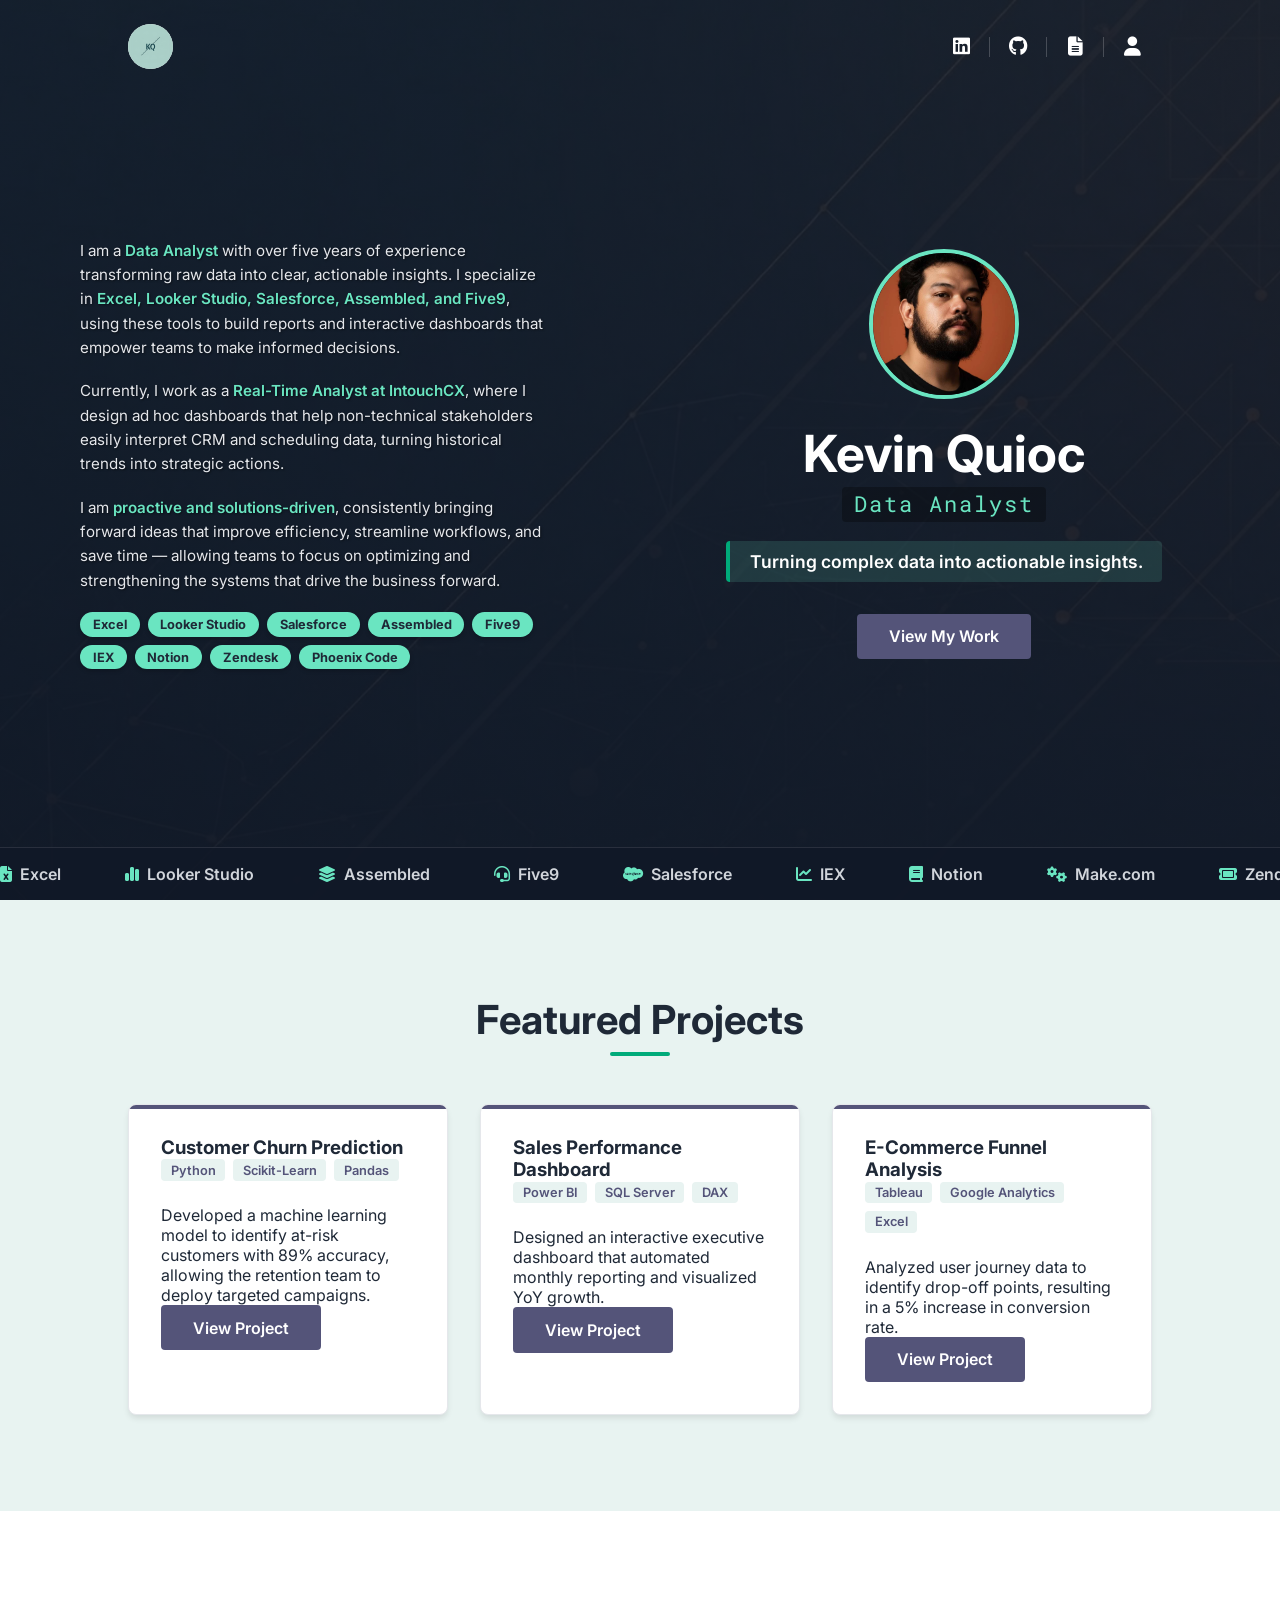
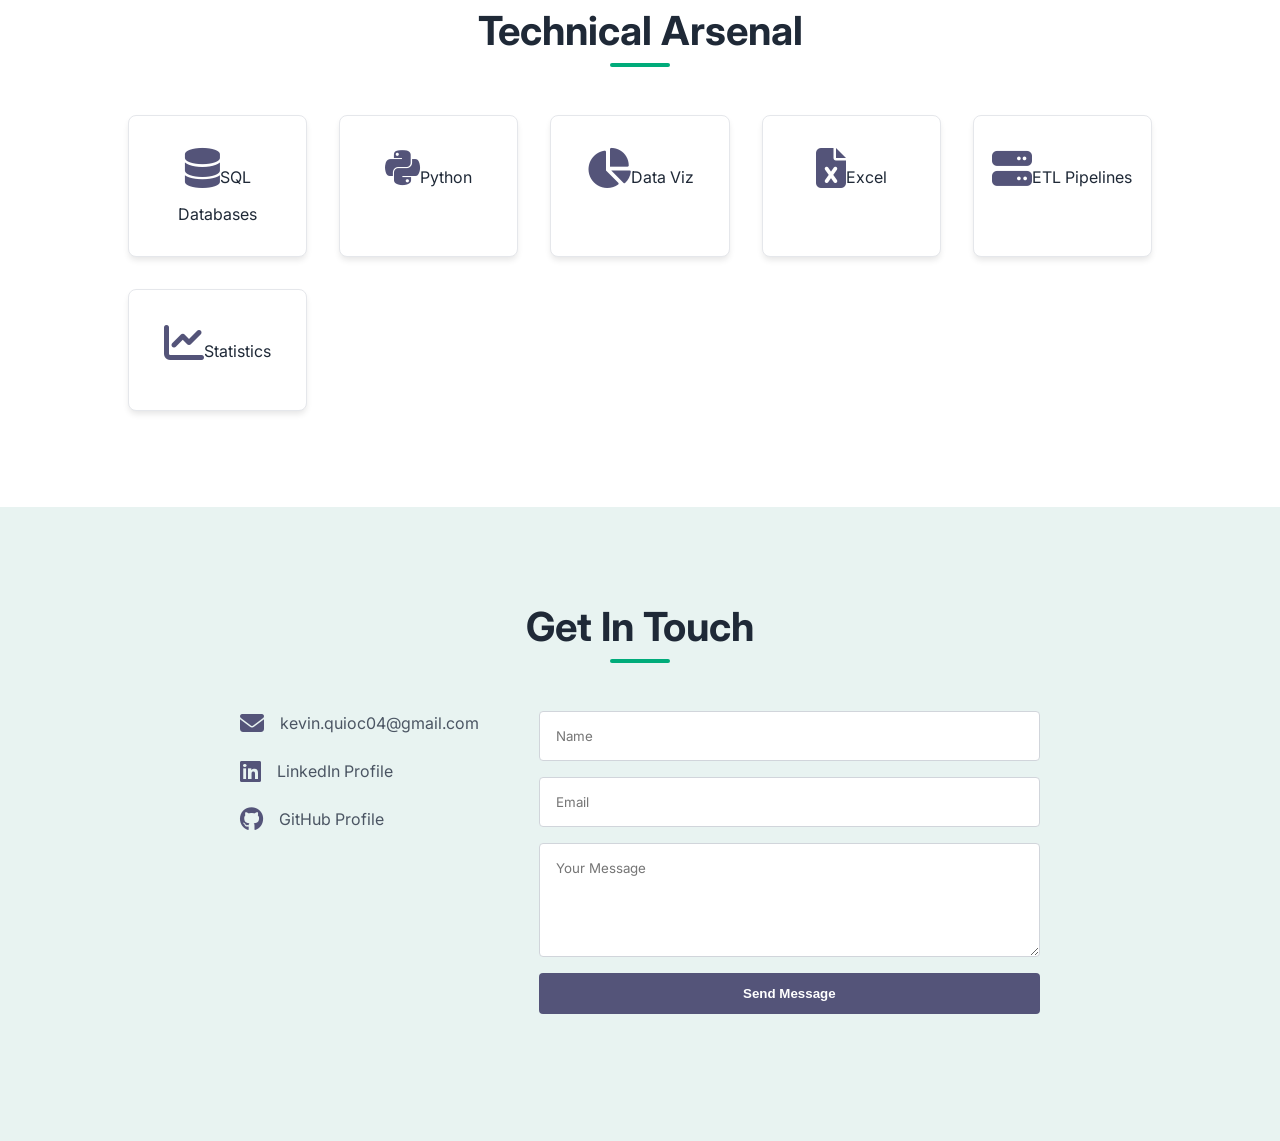
==== index.html @ ed265504 "Add files via upload" ====
<!DOCTYPE html>
<html lang="en">
<head>
    <meta charset="UTF-8">
    <meta name="viewport" content="width=device-width, initial-scale=1.0">
    <title>Kevin Quioc | Data Analyst Portfolio</title>
    <link href="https://fonts.googleapis.com/css2?family=Inter:wght@300;400;600;700&family=Roboto+Mono:wght@400;500&display=swap" rel="stylesheet">
    <link rel="stylesheet" href="https://cdnjs.cloudflare.com/ajax/libs/font-awesome/6.4.0/css/all.min.css">
    <link rel="stylesheet" href="style.css">
</head>
<body>

    <header>
        <img src="KQ_Logo.svg" alt="KQ Logo" class="logo">
        
        <div class="header-actions">
            <a href="https://www.linkedin.com/in/kevinquioc" target="_blank" class="btn header-btn" data-tooltip="LinkedIn Profile">
                <i class="fa-brands fa-linkedin"></i>
            </a>
            <div class="header-divider"></div>
            <a href="https://github.com/kevinquioc04-web" target="_blank" class="btn header-btn" data-tooltip="GitHub Profile">
                <i class="fa-brands fa-github"></i>
            </a>
            <div class="header-divider"></div>
            <a href="Kevin_Quioc_Resume.pdf" target="_blank" class="btn header-btn" data-tooltip="Resume">
                <i class="fa-solid fa-file-lines"></i>
            </a>
            <div class="header-divider"></div>
            <a href="javascript:void(0)" id="introBtn" class="btn header-btn" data-tooltip="Introduction">
                <i class="fa-solid fa-user"></i>
            </a>
        </div>
    </header>

    <section id="hero">
        <div class="hero-grid">
            
            <div class="hero-text">
                <img src="Kevin_Quioc_Profile_Picture.jpg" alt="Kevin Quioc" class="profile-pic">
                <h1>Kevin Quioc</h1>
                <h2 class="tech-subtitle">Data Analyst</h2>
                <p class="animate-slide-in">Turning complex data into actionable insights.</p>
                <a href="#projects" class="btn">View My Work</a>
            </div>

            <div class="hero-about">
                <div class="hero-about-content">
                    <p>I am a <span class="highlight">Data Analyst</span> with over five years of experience transforming raw data into clear, actionable insights. I specialize in <span class="highlight">Excel, Looker Studio, Salesforce, Assembled, and Five9</span>, using these tools to build reports and interactive dashboards that empower teams to make informed decisions.</p>
                    <p>Currently, I work as a <span class="highlight">Real-Time Analyst at IntouchCX</span>, where I design ad hoc dashboards that help non-technical stakeholders easily interpret CRM and scheduling data, turning historical trends into strategic actions.</p>
                    <p>I am <span class="highlight">proactive and solutions-driven</span>, consistently bringing forward ideas that improve efficiency, streamline workflows, and save time — allowing teams to focus on optimizing and strengthening the systems that drive the business forward.</p>
                    
                    <div class="skills-list" style="margin-top: 1.2rem;">
                        <span>Excel</span>
                        <span>Looker Studio</span>
                        <span>Salesforce</span>
                        <span>Assembled</span>
                        <span>Five9</span>
                        <span>IEX</span>
                        <span>Notion</span>
                        <span>Zendesk</span>
                        <span>Phoenix Code</span>
                    </div>
                </div>
            </div>
        </div>

        <div class="tools-carousel">
            <div class="carousel-track">
                <div class="tool-item"><i class="fa-solid fa-file-excel"></i> Excel</div>
                <div class="tool-item"><i class="fa-solid fa-chart-simple"></i> Looker Studio</div>
                <div class="tool-item"><i class="fa-solid fa-layer-group"></i> Assembled</div>
                <div class="tool-item"><i class="fa-solid fa-headset"></i> Five9</div>
                <div class="tool-item"><i class="fa-brands fa-salesforce"></i> Salesforce</div>
                <div class="tool-item"><i class="fa-solid fa-chart-line"></i> IEX</div>
                <div class="tool-item"><i class="fa-solid fa-book"></i> Notion</div>
                <div class="tool-item"><i class="fa-solid fa-gears"></i> Make.com</div>
                <div class="tool-item"><i class="fa-solid fa-ticket"></i> Zendesk</div>
                <div class="tool-item"><i class="fa-solid fa-code"></i> Phoenix Code</div>
                <div class="tool-item"><i class="fa-solid fa-file-excel"></i> Excel</div>
                <div class="tool-item"><i class="fa-solid fa-chart-simple"></i> Looker Studio</div>
                <div class="tool-item"><i class="fa-solid fa-layer-group"></i> Assembled</div>
                <div class="tool-item"><i class="fa-solid fa-headset"></i> Five9</div>
                <div class="tool-item"><i class="fa-brands fa-salesforce"></i> Salesforce</div>
                <div class="tool-item"><i class="fa-solid fa-chart-line"></i> IEX</div>
                <div class="tool-item"><i class="fa-solid fa-book"></i> Notion</div>
                <div class="tool-item"><i class="fa-solid fa-gears"></i> Make.com</div>
                <div class="tool-item"><i class="fa-solid fa-ticket"></i> Zendesk</div>
                <div class="tool-item"><i class="fa-solid fa-code"></i> Phoenix Code</div>
            </div>
        </div>
    </section>

    <section id="projects" class="section-padding">
        <h2 class="section-title">Featured Projects</h2>
        <div class="projects-grid">
            <div class="project-card">
                <h3>Customer Churn Prediction</h3>
                <div class="project-tools"><span>Python</span><span>Scikit-Learn</span><span>Pandas</span></div>
                <p>Developed a machine learning model to identify at-risk customers with 89% accuracy, allowing the retention team to deploy targeted campaigns.</p>
                <a href="#" class="btn">View Project</a>
            </div>
            <div class="project-card">
                <h3>Sales Performance Dashboard</h3>
                <div class="project-tools"><span>Power BI</span><span>SQL Server</span><span>DAX</span></div>
                <p>Designed an interactive executive dashboard that automated monthly reporting and visualized YoY growth.</p>
                <a href="#" class="btn">View Project</a>
            </div>
            <div class="project-card">
                <h3>E-Commerce Funnel Analysis</h3>
                <div class="project-tools"><span>Tableau</span><span>Google Analytics</span><span>Excel</span></div>
                <p>Analyzed user journey data to identify drop-off points, resulting in a 5% increase in conversion rate.</p>
                <a href="#" class="btn">View Project</a>
            </div>
        </div>
    </section>

    <section id="skills" class="section-padding">
        <h2 class="section-title">Technical Arsenal</h2>
        <div class="skills-container">
            <div class="skill-item"><i class="fa-solid fa-database"></i><span>SQL Databases</span></div>
            <div class="skill-item"><i class="fa-brands fa-python"></i><span>Python</span></div>
            <div class="skill-item"><i class="fa-solid fa-chart-pie"></i><span>Data Viz</span></div>
            <div class="skill-item"><i class="fa-solid fa-file-excel"></i><span>Excel</span></div>
            <div class="skill-item"><i class="fa-solid fa-server"></i><span>ETL Pipelines</span></div>
            <div class="skill-item"><i class="fa-solid fa-chart-line"></i><span>Statistics</span></div>
        </div>
    </section>

    <section id="contact" class="section-padding">
        <h2 class="section-title">Get In Touch</h2>
        <div class="contact-wrapper">
            <div class="contact-info">
                <a href="mailto:kevin.quioc04@gmail.com" class="contact-link"><i class="fa-solid fa-envelope"></i><span>kevin.quioc04@gmail.com</span></a>
                <a href="https://linkedin.com/in/kevinquioc" target="_blank" class="contact-link"><i class="fa-brands fa-linkedin"></i><span>LinkedIn Profile</span></a>
                <a href="https://github.com/kevinquioc04-web" target="_blank" class="contact-link"><i class="fa-brands fa-github"></i><span>GitHub Profile</span></a>
            </div>
            
            <form id="contact-form" action="https://formspree.io/f/mbdaeojo" method="POST" class="contact-form">
                <input type="text" name="name" placeholder="Name" required>
                <input type="email" name="email" placeholder="Email" required>
                <textarea name="message" rows="5" placeholder="Your Message" required></textarea>
                <button type="submit" class="btn">Send Message</button>
                <p id="form-status" style="margin-top: 15px; font-weight: 600; text-align: center;"></p>
            </form>
        </div>
    </section>

    <div id="videoModal" class="modal">
        <div class="modal-content">
            <span class="close-modal">&times;</span>
            <div class="video-container">
                <iframe id="introFrame" src="" frameborder="0" allow="autoplay; fullscreen" allowfullscreen></iframe>
            </div>
        </div>
    </div>

    <button id="backToTop" title="Go to top"><i class="fa-solid fa-arrow-up"></i></button>

    <script src="script.js"></script>
</body>
</html>
---- style.css ----
/* ==========================================================================
   VARIABLES & RESET
   ========================================================================== */
:root {
    --primary: #6ae5c1;
    --bg-text: #e8f3f1;
    --btn-color: #545479;
    --accent: #00ab7a;
    --text-dark: #1f2937;
    --text-light: #4b5563;
    --white: #ffffff;
    --transition: all 0.3s ease-in-out;
    --shadow: 0 4px 6px -1px rgba(0, 0, 0, 0.1);
    --shadow-hover: 0 10px 15px -3px rgba(0, 0, 0, 0.1);
}

* { margin: 0; padding: 0; box-sizing: border-box; }
html { scroll-behavior: smooth; font-family: 'Inter', sans-serif; color: var(--text-dark); }
body { background-color: var(--white); overflow-x: hidden; }

h1, h2, h3, h4 { line-height: 1.2; font-weight: 700; }
a { text-decoration: none; color: inherit; }

/* REUSABLE */
.section-padding { padding: 6rem 10%; }
.section-title { font-size: 2.5rem; margin-bottom: 3rem; text-align: center; position: relative; }
.section-title::after { content: ''; display: block; width: 60px; height: 4px; background: var(--accent); margin: 0.5rem auto 0; border-radius: 2px; }

.btn { display: inline-block; background: var(--btn-color); color: var(--white); padding: 0.8rem 2rem; border-radius: 4px; font-weight: 600; border: none; cursor: pointer; transition: var(--transition); }
.btn:hover { background: var(--accent); transform: translateY(-2px); }

/* HEADER */
header { position: absolute; top: 0; left: 0; width: 100%; padding: 1.5rem 10%; z-index: 100; display: flex; justify-content: space-between; align-items: center; }
.logo { width: 45px; height: 45px; border-radius: 50%; object-fit: cover; background: var(--white); }
.header-actions { display: flex; align-items: center; gap: 0.5rem; }

.header-btn { position: relative; background: transparent; padding: 0.6rem; font-size: 1.2rem; color: var(--white); display: flex; align-items: center; justify-content: center; border-radius: 50%; transition: var(--transition); width: 40px; height: 40px; }
.header-btn:hover { background: rgba(106, 229, 193, 0.2); color: var(--primary); transform: scale(1.1); }

/* Tooltip Styling */
.header-btn::after {
    content: attr(data-tooltip);
    position: absolute;
    top: 130%;
    left: 50%;
    transform: translateX(-50%) translateY(-10px);
    background: var(--btn-color);
    color: var(--white);
    padding: 5px 12px;
    font-size: 0.75rem;
    font-weight: 600;
    border-radius: 4px;
    white-space: nowrap;
    opacity: 0;
    visibility: hidden;
    transition: var(--transition);
    pointer-events: none;
    box-shadow: var(--shadow);
}
.header-btn:hover::after { opacity: 1; visibility: visible; transform: translateX(-50%) translateY(0); }
.header-divider { width: 1px; height: 20px; background: rgba(255,255,255,0.2); }

/* HERO SECTION */
#hero { position: relative; height: 100dvh; width: 100%; background: linear-gradient(rgba(17, 24, 39, 0.8), rgba(17, 24, 39, 0.9)), url('KQ_Background.png') center/cover no-repeat; display: flex; align-items: center; justify-content: center; padding: 4rem 5% 3.5rem; overflow: hidden; }
.hero-grid { display: grid; grid-template-columns: 1fr 1fr; gap: 4rem; align-items: center; width: 100%; max-width: 1200px; max-height: calc(100vh - 7rem); }

.hero-text { order: 2; text-align: center; color: var(--white); display: flex; flex-direction: column; align-items: center; }
.profile-pic { width: 150px; height: 150px; border-radius: 50%; border: 4px solid var(--primary); margin-bottom: 1.5rem; object-fit: cover; }
.hero-text h1 { font-size: clamp(2.5rem, 4vw, 3.5rem); margin-bottom: 0.2rem; }

/* Subtitle Tech Style */
.tech-subtitle { 
    font-family: 'Roboto Mono', monospace;
    font-size: clamp(1rem, 2vw, 1.4rem); 
    color: var(--primary); 
    font-weight: 400; 
    margin-bottom: 1.2rem;
    letter-spacing: 2px;
    background: rgba(0,0,0,0.3);
    padding: 4px 12px;
    border-radius: 4px;
}

/* Tagline Animation */
.hero-text p { font-size: clamp(0.9rem, 1.5vw, 1.1rem); font-weight: 600; padding: 0.6rem 1.2rem; background: rgba(106, 229, 193, 0.15); border-left: 4px solid var(--accent); border-radius: 4px; margin-bottom: 2rem; opacity: 0; }
.animate-slide-in { animation: slideLeftToRight 1s ease-out forwards; animation-delay: 0.5s; }
@keyframes slideLeftToRight { from { opacity: 0; transform: translateX(-100px); } to { opacity: 1; transform: translateX(0); } }

/* ABOUT SECTION */
.hero-about { order: 1; display: flex; justify-content: flex-start; }
.hero-about-content { padding: 1rem; max-width: 500px; text-align: left; max-height: 65vh; overflow-y: auto; }
.hero-about-content p { font-size: 0.95rem; line-height: 1.6; margin-bottom: 1.2rem; color: #e5e7eb; text-shadow: 1px 1px 2px rgba(0,0,0,0.5); }
.highlight { color: var(--primary); font-weight: 600; }
.skills-list { display: flex; flex-wrap: wrap; gap: 0.5rem; }
.skills-list span { background: var(--primary); color: var(--text-dark); padding: 0.3rem 0.8rem; border-radius: 20px; font-size: 0.8rem; font-weight: 700; box-shadow: 0 2px 4px rgba(0,0,0,0.2); }

/* TOOLS CAROUSEL */
.tools-carousel { position: absolute; bottom: 0; left: 0; width: 100%; background: rgba(17, 24, 39, 0.8); padding: 1rem 0; overflow: hidden; white-space: nowrap; border-top: 1px solid rgba(255,255,255,0.1); }
.carousel-track { display: flex; gap: 4rem; animation: scroll 35s linear infinite; width: max-content; }
.tool-item { color: #d1d5db; font-weight: 600; display: flex; align-items: center; gap: 0.5rem; }
.tool-item i { color: var(--primary); }
@keyframes scroll { 0% { transform: translateX(0); } 100% { transform: translateX(-50%); } }

/* PROJECTS */
#projects { background-color: var(--bg-text); }
.projects-grid { display: grid; grid-template-columns: repeat(auto-fit, minmax(320px, 1fr)); gap: 2rem; }
.project-card { background: var(--white); border: 1px solid #e5e7eb; border-radius: 8px; padding: 2rem; transition: var(--transition); box-shadow: var(--shadow); position: relative; overflow: hidden; }
.project-card::before { content: ''; position: absolute; top: 0; left: 0; width: 100%; height: 4px; background: var(--btn-color); transition: var(--transition); }
.project-card:hover { box-shadow: var(--shadow-hover); transform: translateY(-5px); }
.project-card:hover::before { background: var(--accent); }
.project-tools { display: flex; gap: 0.5rem; margin-bottom: 1.5rem; flex-wrap: wrap; }
.project-tools span { font-size: 0.8rem; background: var(--bg-text); color: var(--btn-color); padding: 0.2rem 0.6rem; border-radius: 4px; font-weight: 600; }

/* SKILLS */
#skills { background-color: var(--white); }
.skills-container { display: grid; grid-template-columns: repeat(auto-fit, minmax(150px, 1fr)); gap: 2rem; text-align: center; }
.skill-item { background: var(--white); padding: 2rem 1rem; border-radius: 8px; box-shadow: var(--shadow); transition: var(--transition); border: 1px solid #e5e7eb; }
.skill-item:hover { transform: translateY(-5px); border-bottom: 3px solid var(--accent); }
.skill-item i { font-size: 2.5rem; color: var(--btn-color); margin-bottom: 1rem; }

/* CONTACT */
#contact { background-color: var(--bg-text); }
.contact-wrapper { max-width: 800px; margin: 0 auto; display: grid; grid-template-columns: 1fr 2fr; gap: 3rem; }
.contact-info { display: flex; flex-direction: column; gap: 1.5rem; }
.contact-link { display: flex; align-items: center; gap: 1rem; color: var(--text-light); transition: var(--transition); }
.contact-link:hover { color: var(--accent); }
.contact-link i { font-size: 1.5rem; color: var(--btn-color); }
.contact-form { display: flex; flex-direction: column; gap: 1rem; }
.contact-form input, .contact-form textarea { width: 100%; padding: 1rem; border: 1px solid #d1d5db; border-radius: 4px; font-family: inherit; background: var(--white); }

/* MODAL */
.modal { display: none; position: fixed; z-index: 9999; left: 0; top: 0; width: 100%; height: 100%; background: rgba(0,0,0,0.9); backdrop-filter: blur(8px); }
.modal-content { position: relative; margin: 5vh auto; width: 90%; max-width: 900px; border: 2px solid var(--primary); border-radius: 8px; background: #000; overflow: hidden; }
.close-modal { position: absolute; top: 10px; right: 20px; color: white; font-size: 40px; cursor: pointer; z-index: 10001; }
.video-container { position: relative; padding-bottom: 56.25%; height: 0; }
.video-container iframe { position: absolute; top: 0; left: 0; width: 100%; height: 100%; }

#backToTop { position: fixed; bottom: 30px; right: 30px; width: 50px; height: 50px; border-radius: 50%; background: var(--btn-color); color: white; border: none; cursor: pointer; display: none; align-items: center; justify-content: center; z-index: 1000; }

@media (max-width: 992px) {
    .hero-grid { grid-template-columns: 1fr; gap: 1.5rem; }
    .hero-text { order: 1; } .hero-about { order: 2; }
    .hero-about-content { max-height: 40vh; padding: 1.5rem; }
    .contact-wrapper { grid-template-columns: 1fr; }
}
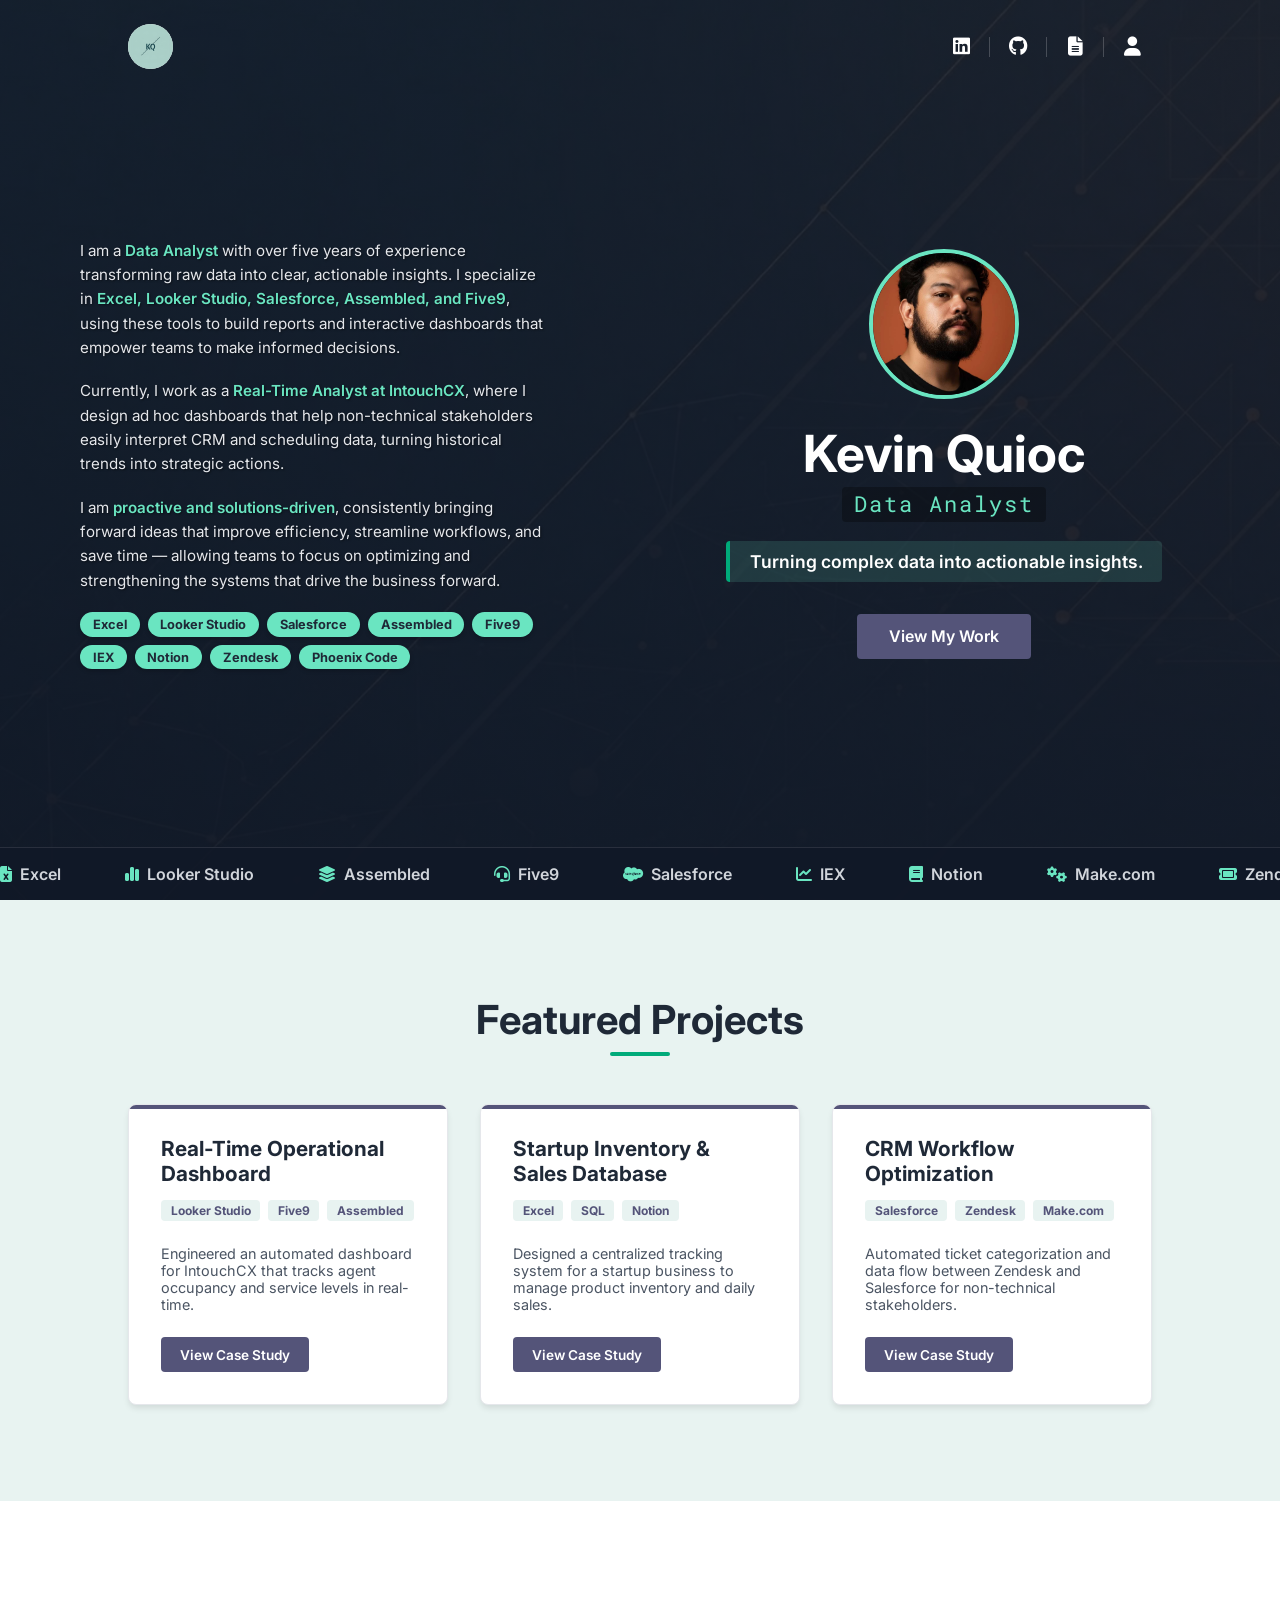
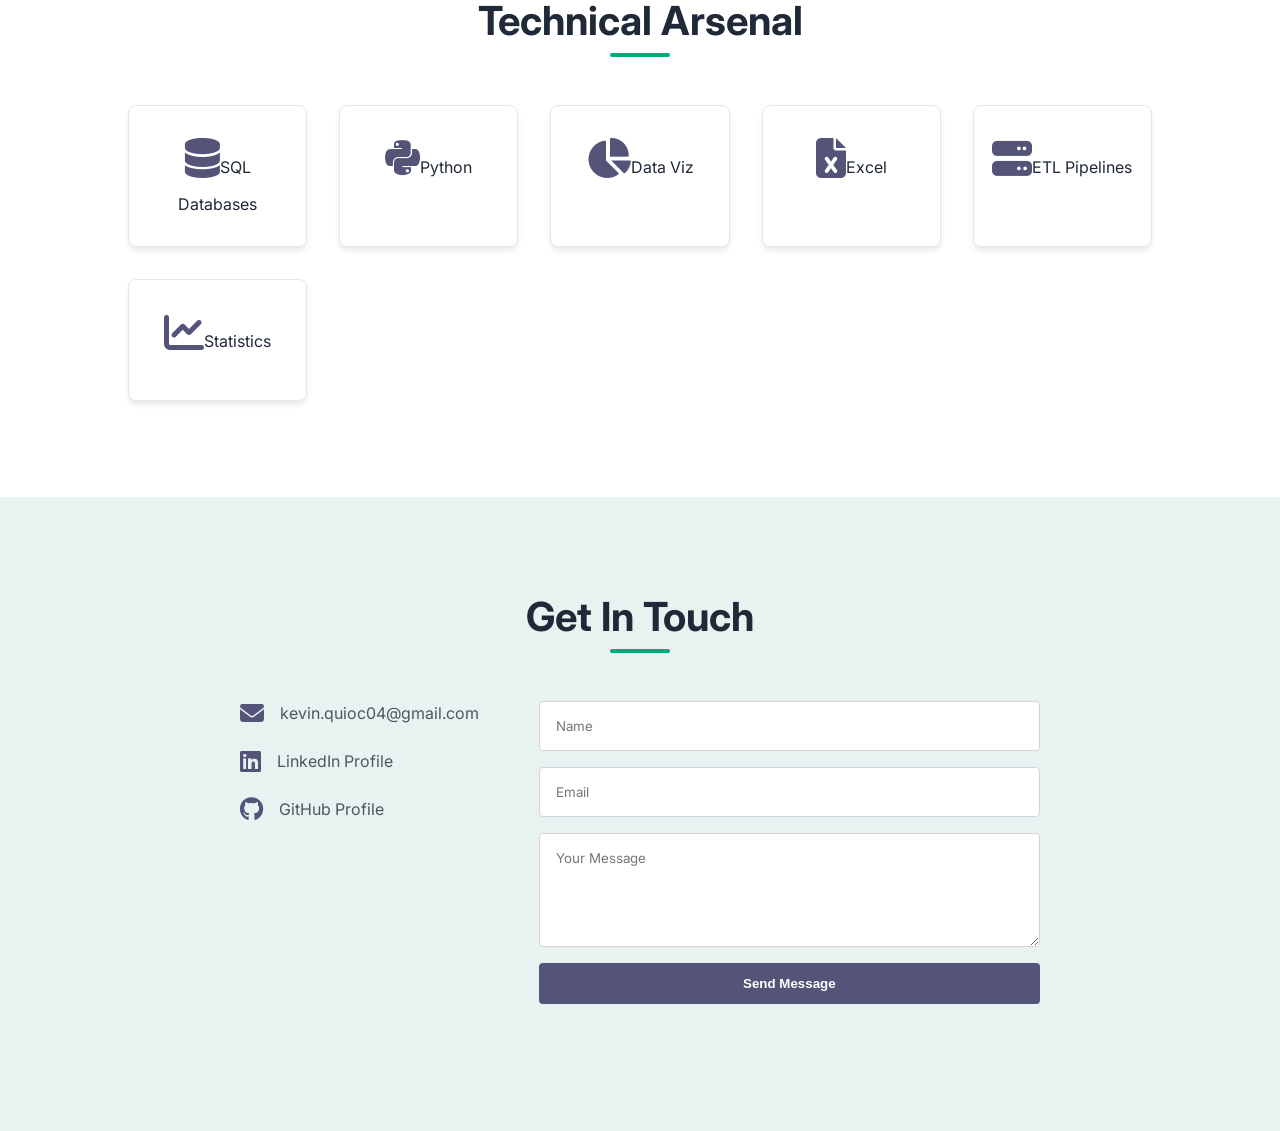
==== commit 1dbdfe73: "Add files via upload" ====
--- a/index.html
+++ b/index.html
@@ -34,7 +34,6 @@
 
     <section id="hero">
         <div class="hero-grid">
-            
             <div class="hero-text">
                 <img src="Kevin_Quioc_Profile_Picture.jpg" alt="Kevin Quioc" class="profile-pic">
                 <h1>Kevin Quioc</h1>
@@ -50,15 +49,7 @@
                     <p>I am <span class="highlight">proactive and solutions-driven</span>, consistently bringing forward ideas that improve efficiency, streamline workflows, and save time — allowing teams to focus on optimizing and strengthening the systems that drive the business forward.</p>
                     
                     <div class="skills-list" style="margin-top: 1.2rem;">
-                        <span>Excel</span>
-                        <span>Looker Studio</span>
-                        <span>Salesforce</span>
-                        <span>Assembled</span>
-                        <span>Five9</span>
-                        <span>IEX</span>
-                        <span>Notion</span>
-                        <span>Zendesk</span>
-                        <span>Phoenix Code</span>
+                        <span>Excel</span><span>Looker Studio</span><span>Salesforce</span><span>Assembled</span><span>Five9</span><span>IEX</span><span>Notion</span><span>Zendesk</span><span>Phoenix Code</span>
                     </div>
                 </div>
             </div>
@@ -94,22 +85,24 @@
         <h2 class="section-title">Featured Projects</h2>
         <div class="projects-grid">
             <div class="project-card">
-                <h3>Customer Churn Prediction</h3>
-                <div class="project-tools"><span>Python</span><span>Scikit-Learn</span><span>Pandas</span></div>
-                <p>Developed a machine learning model to identify at-risk customers with 89% accuracy, allowing the retention team to deploy targeted campaigns.</p>
-                <a href="#" class="btn">View Project</a>
+                <h3>Real-Time Operational Dashboard</h3>
+                <div class="project-tools"><span>Looker Studio</span><span>Five9</span><span>Assembled</span></div>
+                <p>Engineered an automated dashboard for IntouchCX that tracks agent occupancy and service levels in real-time.</p>
+                <a href="Proj1.html" class="btn project-btn">View Case Study</a>
             </div>
+
             <div class="project-card">
-                <h3>Sales Performance Dashboard</h3>
-                <div class="project-tools"><span>Power BI</span><span>SQL Server</span><span>DAX</span></div>
-                <p>Designed an interactive executive dashboard that automated monthly reporting and visualized YoY growth.</p>
-                <a href="#" class="btn">View Project</a>
+                <h3>Startup Inventory & Sales Database</h3>
+                <div class="project-tools"><span>Excel</span><span>SQL</span><span>Notion</span></div>
+                <p>Designed a centralized tracking system for a startup business to manage product inventory and daily sales.</p>
+                <a href="project2.html" class="btn project-btn">View Case Study</a>
             </div>
+
             <div class="project-card">
-                <h3>E-Commerce Funnel Analysis</h3>
-                <div class="project-tools"><span>Tableau</span><span>Google Analytics</span><span>Excel</span></div>
-                <p>Analyzed user journey data to identify drop-off points, resulting in a 5% increase in conversion rate.</p>
-                <a href="#" class="btn">View Project</a>
+                <h3>CRM Workflow Optimization</h3>
+                <div class="project-tools"><span>Salesforce</span><span>Zendesk</span><span>Make.com</span></div>
+                <p>Automated ticket categorization and data flow between Zendesk and Salesforce for non-technical stakeholders.</p>
+                <a href="project3.html" class="btn project-btn">View Case Study</a>
             </div>
         </div>
     </section>
--- a/style.css
+++ b/style.css
@@ -20,6 +20,8 @@
 
 h1, h2, h3, h4 { line-height: 1.2; font-weight: 700; }
 a { text-decoration: none; color: inherit; }
+ul { margin-left: 1.5rem; margin-bottom: 1.5rem; color: var(--text-light); line-height: 1.6; }
+li { margin-bottom: 0.5rem; }
 
 /* REUSABLE */
 .section-padding { padding: 6rem 10%; }
@@ -37,7 +39,6 @@
 .header-btn { position: relative; background: transparent; padding: 0.6rem; font-size: 1.2rem; color: var(--white); display: flex; align-items: center; justify-content: center; border-radius: 50%; transition: var(--transition); width: 40px; height: 40px; }
 .header-btn:hover { background: rgba(106, 229, 193, 0.2); color: var(--primary); transform: scale(1.1); }
 
-/* Tooltip Styling */
 .header-btn::after {
     content: attr(data-tooltip);
     position: absolute;
@@ -62,13 +63,12 @@
 
 /* HERO SECTION */
 #hero { position: relative; height: 100dvh; width: 100%; background: linear-gradient(rgba(17, 24, 39, 0.8), rgba(17, 24, 39, 0.9)), url('KQ_Background.png') center/cover no-repeat; display: flex; align-items: center; justify-content: center; padding: 4rem 5% 3.5rem; overflow: hidden; }
-.hero-grid { display: grid; grid-template-columns: 1fr 1fr; gap: 4rem; align-items: center; width: 100%; max-width: 1200px; max-height: calc(100vh - 7rem); }
+.hero-grid { display: grid; grid-template-columns: 1fr 1fr; gap: 4rem; align-items: center; width: 100%; max-width: 1200px; }
 
 .hero-text { order: 2; text-align: center; color: var(--white); display: flex; flex-direction: column; align-items: center; }
 .profile-pic { width: 150px; height: 150px; border-radius: 50%; border: 4px solid var(--primary); margin-bottom: 1.5rem; object-fit: cover; }
 .hero-text h1 { font-size: clamp(2.5rem, 4vw, 3.5rem); margin-bottom: 0.2rem; }
 
-/* Subtitle Tech Style */
 .tech-subtitle { 
     font-family: 'Roboto Mono', monospace;
     font-size: clamp(1rem, 2vw, 1.4rem); 
@@ -81,12 +81,10 @@
     border-radius: 4px;
 }
 
-/* Tagline Animation */
 .hero-text p { font-size: clamp(0.9rem, 1.5vw, 1.1rem); font-weight: 600; padding: 0.6rem 1.2rem; background: rgba(106, 229, 193, 0.15); border-left: 4px solid var(--accent); border-radius: 4px; margin-bottom: 2rem; opacity: 0; }
 .animate-slide-in { animation: slideLeftToRight 1s ease-out forwards; animation-delay: 0.5s; }
 @keyframes slideLeftToRight { from { opacity: 0; transform: translateX(-100px); } to { opacity: 1; transform: translateX(0); } }
 
-/* ABOUT SECTION */
 .hero-about { order: 1; display: flex; justify-content: flex-start; }
 .hero-about-content { padding: 1rem; max-width: 500px; text-align: left; max-height: 65vh; overflow-y: auto; }
 .hero-about-content p { font-size: 0.95rem; line-height: 1.6; margin-bottom: 1.2rem; color: #e5e7eb; text-shadow: 1px 1px 2px rgba(0,0,0,0.5); }
@@ -104,12 +102,42 @@
 /* PROJECTS */
 #projects { background-color: var(--bg-text); }
 .projects-grid { display: grid; grid-template-columns: repeat(auto-fit, minmax(320px, 1fr)); gap: 2rem; }
-.project-card { background: var(--white); border: 1px solid #e5e7eb; border-radius: 8px; padding: 2rem; transition: var(--transition); box-shadow: var(--shadow); position: relative; overflow: hidden; }
+.project-card { background: var(--white); border: 1px solid #e5e7eb; border-radius: 8px; padding: 2rem; transition: var(--transition); box-shadow: var(--shadow); position: relative; overflow: hidden; display: flex; flex-direction: column; }
 .project-card::before { content: ''; position: absolute; top: 0; left: 0; width: 100%; height: 4px; background: var(--btn-color); transition: var(--transition); }
 .project-card:hover { box-shadow: var(--shadow-hover); transform: translateY(-5px); }
 .project-card:hover::before { background: var(--accent); }
+.project-card h3 { font-size: 1.3rem; margin-bottom: 0.8rem; color: var(--text-dark); }
+.project-card p { font-size: 0.9rem; color: var(--text-light); margin-bottom: 1.5rem; flex-grow: 1; }
 .project-tools { display: flex; gap: 0.5rem; margin-bottom: 1.5rem; flex-wrap: wrap; }
-.project-tools span { font-size: 0.8rem; background: var(--bg-text); color: var(--btn-color); padding: 0.2rem 0.6rem; border-radius: 4px; font-weight: 600; }
+.project-tools span { font-size: 0.75rem; background: var(--bg-text); color: var(--btn-color); padding: 0.2rem 0.6rem; border-radius: 4px; font-weight: 700; }
+.project-btn { padding: 0.6rem 1.2rem; font-size: 0.85rem; align-self: flex-start; }
+
+/* PROJECT PAGE STYLES */
+.project-body { background-color: var(--white); }
+.project-header { background-color: var(--btn-color); padding: 1.5rem 10%; display: flex; justify-content: space-between; align-items: center; position: relative; }
+.back-link { color: var(--white); font-weight: 600; display: flex; align-items: center; gap: 0.5rem; transition: var(--transition); }
+.back-link:hover { color: var(--primary); }
+.project-contact-btn { background: rgba(255,255,255,0.1); width: 40px; height: 40px; }
+
+.project-page-hero { background: linear-gradient(rgba(84, 84, 121, 0.9), rgba(84, 84, 121, 0.95)), url('KQ_Background.png') center/cover; color: var(--white); padding: 8rem 10% 6rem; text-align: center; }
+.project-hero-content { max-width: 800px; margin: 0 auto; }
+.project-hero-content h1 { font-size: clamp(2rem, 4vw, 3rem); margin-bottom: 1.5rem; color: var(--white); }
+.project-tools-tags { display: flex; justify-content: center; gap: 0.8rem; flex-wrap: wrap; margin-bottom: 2rem; }
+.project-tools-tags span { background: rgba(106, 229, 193, 0.2); color: var(--primary); padding: 0.4rem 1rem; border-radius: 20px; font-weight: 600; font-size: 0.85rem; border: 1px solid rgba(106, 229, 193, 0.3); }
+.project-hero-content p { font-size: 1.1rem; line-height: 1.6; opacity: 0.9; }
+
+.project-page-content { max-width: 900px; margin: 4rem auto; padding: 0 5%; }
+.content-block { margin-bottom: 3.5rem; }
+.content-block h3 { font-size: 1.8rem; color: var(--text-dark); margin-bottom: 1.2rem; display: flex; align-items: center; gap: 0.8rem; }
+.content-block p { color: var(--text-light); font-size: 1.05rem; line-height: 1.7; margin-bottom: 1rem; }
+
+.impact-block { background: var(--bg-text); padding: 3rem; border-radius: 12px; border-left: 6px solid var(--accent); }
+.metrics-grid { display: grid; grid-template-columns: repeat(auto-fit, minmax(200px, 1fr)); gap: 2rem; margin-top: 2rem; }
+.metric-card { background: var(--white); padding: 2rem; border-radius: 8px; text-align: center; box-shadow: var(--shadow); }
+.metric-card h4 { font-size: 2.5rem; color: var(--primary); margin-bottom: 0.5rem; }
+.metric-card p { font-size: 0.9rem; font-weight: 600; color: var(--btn-color); margin: 0; }
+.back-home { margin-top: 2rem; background: transparent; border: 2px solid var(--btn-color); color: var(--btn-color); }
+.back-home:hover { background: var(--btn-color); color: white; }
 
 /* SKILLS */
 #skills { background-color: var(--white); }
@@ -126,7 +154,7 @@
 .contact-link:hover { color: var(--accent); }
 .contact-link i { font-size: 1.5rem; color: var(--btn-color); }
 .contact-form { display: flex; flex-direction: column; gap: 1rem; }
-.contact-form input, .contact-form textarea { width: 100%; padding: 1rem; border: 1px solid #d1d5db; border-radius: 4px; font-family: inherit; background: var(--white); }
+.contact-form input, .contact-form textarea { width: 100%; padding: 1rem; border: 1px solid #d1d5db; border-radius: 4px; font-family: inherit; }
 
 /* MODAL */
 .modal { display: none; position: fixed; z-index: 9999; left: 0; top: 0; width: 100%; height: 100%; background: rgba(0,0,0,0.9); backdrop-filter: blur(8px); }
@@ -134,7 +162,6 @@
 .close-modal { position: absolute; top: 10px; right: 20px; color: white; font-size: 40px; cursor: pointer; z-index: 10001; }
 .video-container { position: relative; padding-bottom: 56.25%; height: 0; }
 .video-container iframe { position: absolute; top: 0; left: 0; width: 100%; height: 100%; }
-
 #backToTop { position: fixed; bottom: 30px; right: 30px; width: 50px; height: 50px; border-radius: 50%; background: var(--btn-color); color: white; border: none; cursor: pointer; display: none; align-items: center; justify-content: center; z-index: 1000; }
 
 @media (max-width: 992px) {
@@ -142,4 +169,5 @@
     .hero-text { order: 1; } .hero-about { order: 2; }
     .hero-about-content { max-height: 40vh; padding: 1.5rem; }
     .contact-wrapper { grid-template-columns: 1fr; }
+    .impact-block { padding: 2rem; }
 }
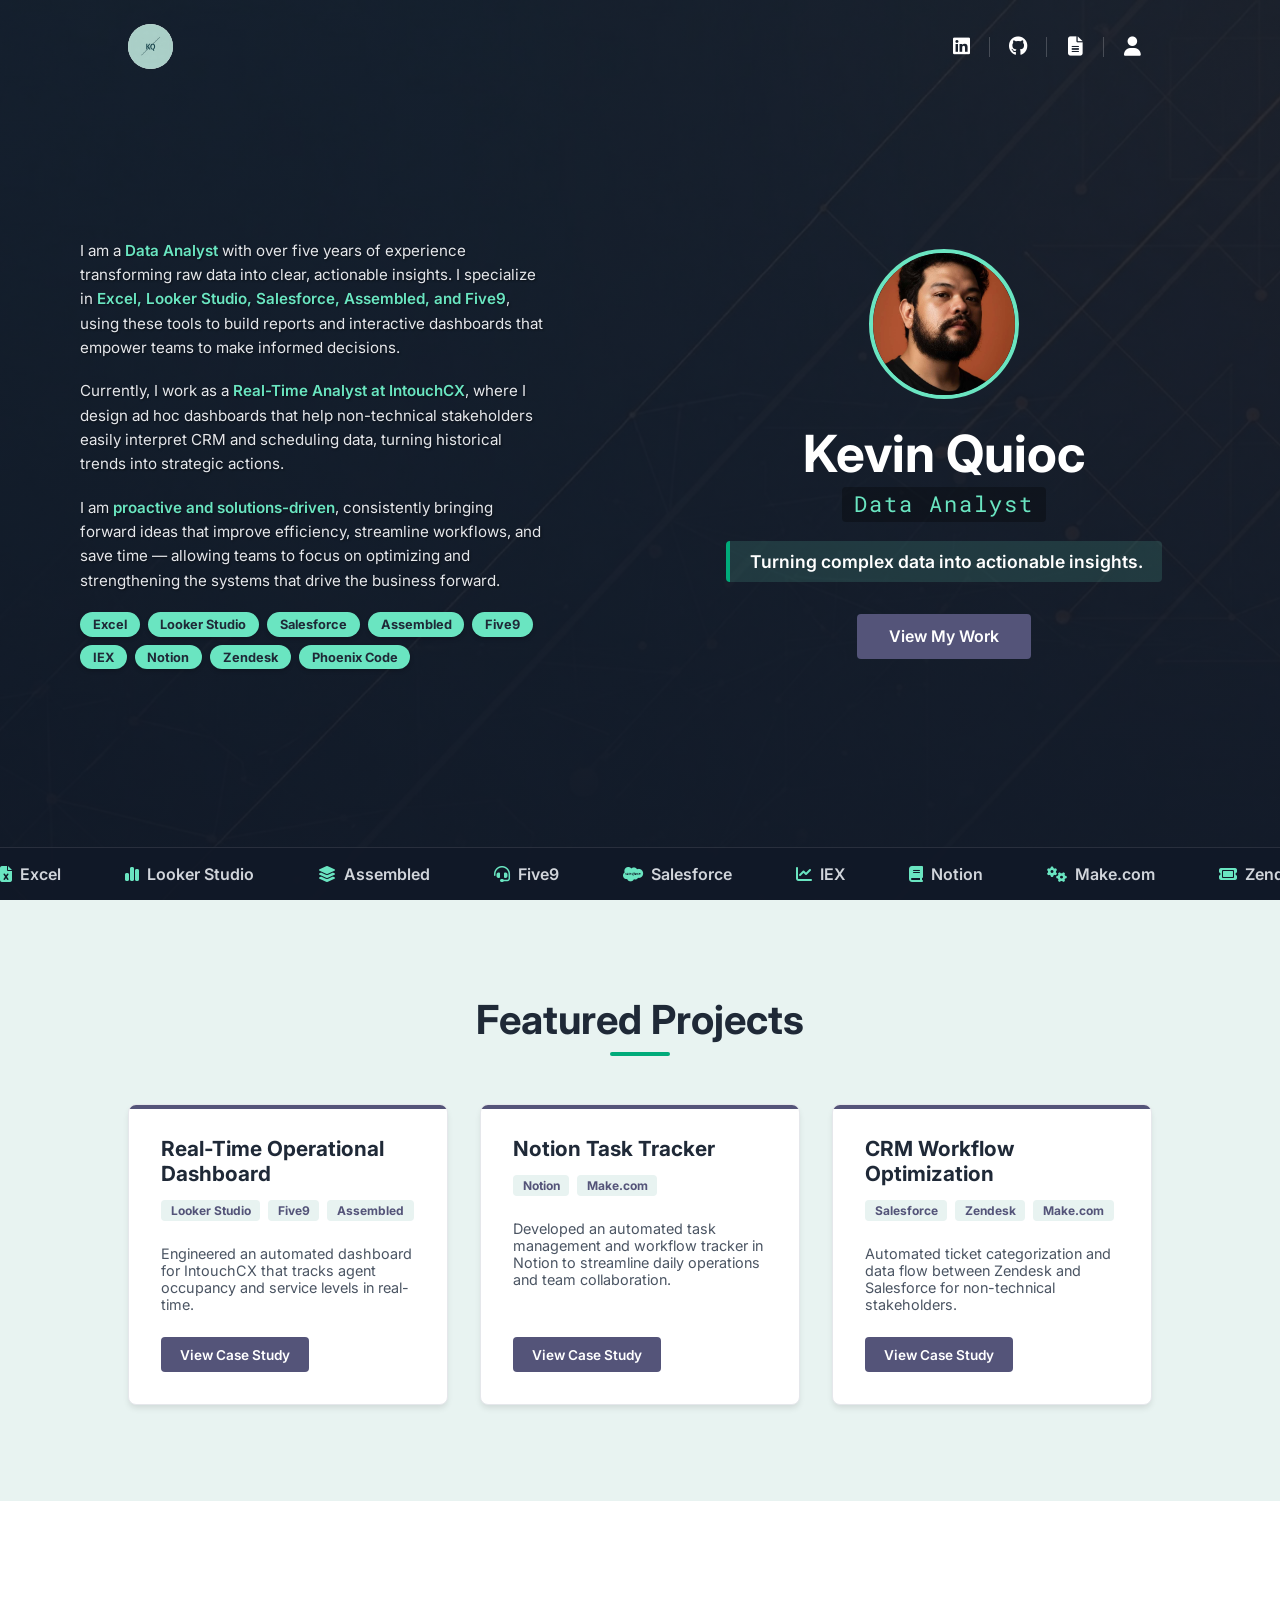
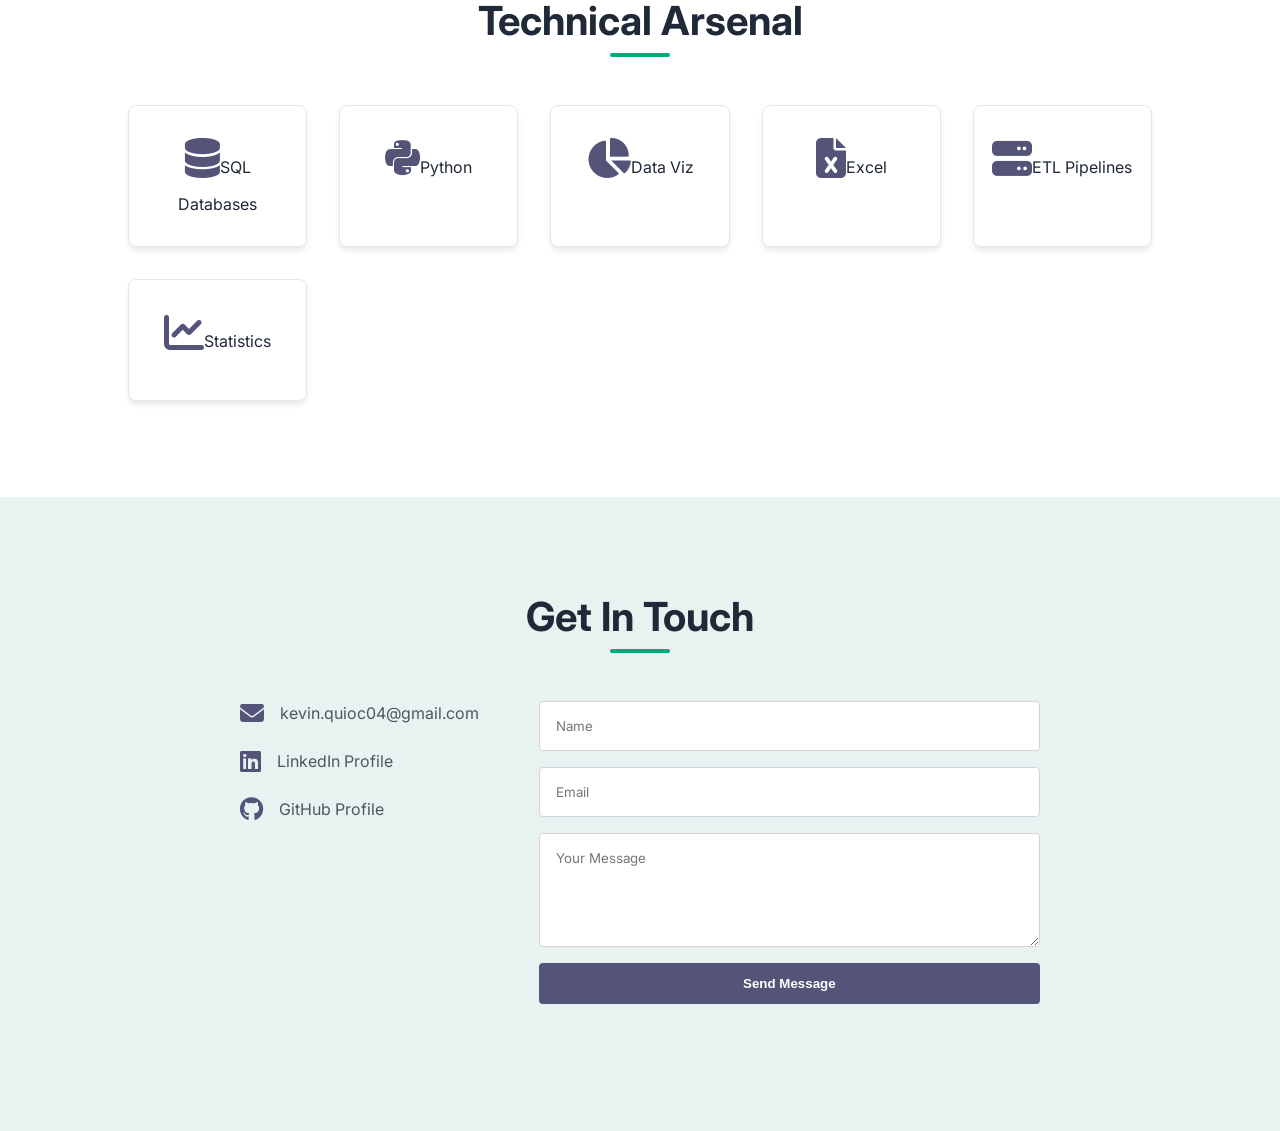
==== commit fef4f4a3: "Add files via upload" ====
--- a/index.html
+++ b/index.html
@@ -92,10 +92,10 @@
             </div>
 
             <div class="project-card">
-                <h3>Startup Inventory & Sales Database</h3>
-                <div class="project-tools"><span>Excel</span><span>SQL</span><span>Notion</span></div>
-                <p>Designed a centralized tracking system for a startup business to manage product inventory and daily sales.</p>
-                <a href="project2.html" class="btn project-btn">View Case Study</a>
+                <h3>Notion Task Tracker</h3>
+                <div class="project-tools"><span>Notion</span><span>Make.com</span></div>
+                <p>Developed an automated task management and workflow tracker in Notion to streamline daily operations and team collaboration.</p>
+                <a href="Proj2.html" class="btn project-btn">View Case Study</a>
             </div>
 
             <div class="project-card">
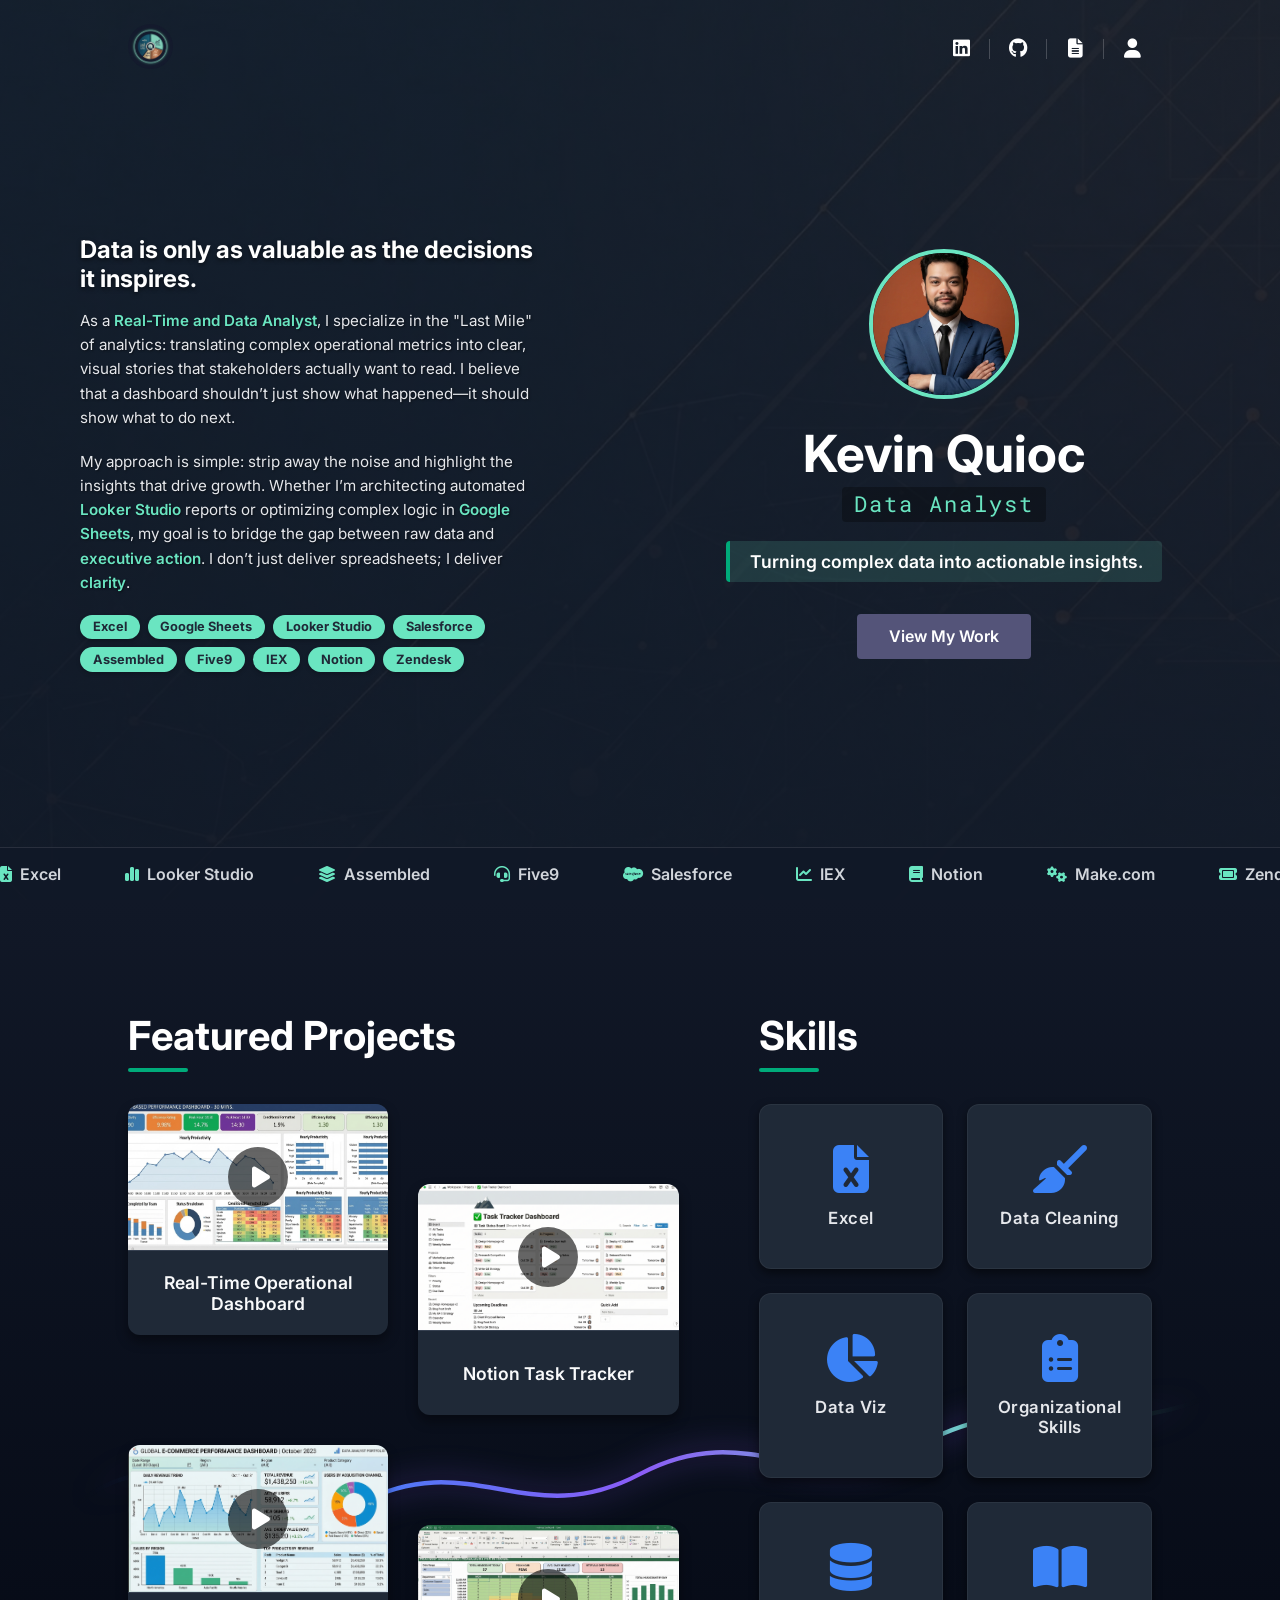
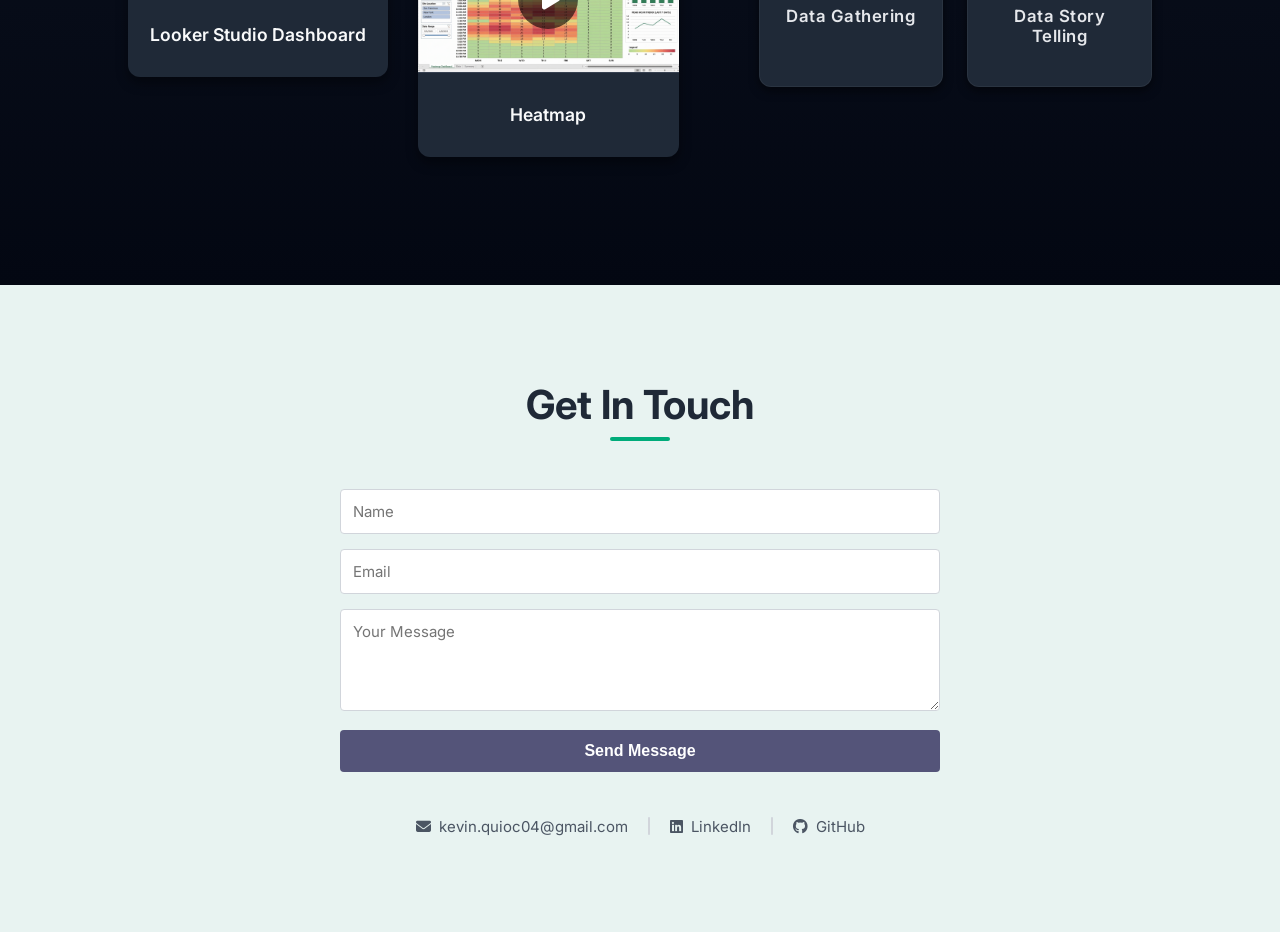
==== commit 352a39aa: "Add files via upload" ====
--- a/index.html
+++ b/index.html
@@ -11,7 +11,9 @@
 <body>
 
     <header>
-        <img src="KQ_Logo.svg" alt="KQ Logo" class="logo">
+        <a href="index.html">
+            <img src="Logo.png" alt="Kevin Quioc Logo" class="logo">
+        </a>
         
         <div class="header-actions">
             <a href="https://www.linkedin.com/in/kevinquioc" target="_blank" class="btn header-btn" data-tooltip="LinkedIn Profile">
@@ -22,7 +24,7 @@
                 <i class="fa-brands fa-github"></i>
             </a>
             <div class="header-divider"></div>
-            <a href="Kevin_Quioc_Resume.pdf" target="_blank" class="btn header-btn" data-tooltip="Resume">
+            <a href="Kevin_Quioc_Resume_Data_Analyst.pdf" target="_blank" class="btn header-btn" data-tooltip="Resume">
                 <i class="fa-solid fa-file-lines"></i>
             </a>
             <div class="header-divider"></div>
@@ -35,21 +37,21 @@
     <section id="hero">
         <div class="hero-grid">
             <div class="hero-text">
-                <img src="Kevin_Quioc_Profile_Picture.jpg" alt="Kevin Quioc" class="profile-pic">
+                <img src="Kevin_Quioc_Profile_Photo.png" alt="Kevin Quioc" class="profile-pic">
                 <h1>Kevin Quioc</h1>
                 <h2 class="tech-subtitle">Data Analyst</h2>
                 <p class="animate-slide-in">Turning complex data into actionable insights.</p>
-                <a href="#projects" class="btn">View My Work</a>
+                <a href="#portfolio-skills" class="btn">View My Work</a>
             </div>
 
             <div class="hero-about">
                 <div class="hero-about-content">
-                    <p>I am a <span class="highlight">Data Analyst</span> with over five years of experience transforming raw data into clear, actionable insights. I specialize in <span class="highlight">Excel, Looker Studio, Salesforce, Assembled, and Five9</span>, using these tools to build reports and interactive dashboards that empower teams to make informed decisions.</p>
-                    <p>Currently, I work as a <span class="highlight">Real-Time Analyst at IntouchCX</span>, where I design ad hoc dashboards that help non-technical stakeholders easily interpret CRM and scheduling data, turning historical trends into strategic actions.</p>
-                    <p>I am <span class="highlight">proactive and solutions-driven</span>, consistently bringing forward ideas that improve efficiency, streamline workflows, and save time — allowing teams to focus on optimizing and strengthening the systems that drive the business forward.</p>
+                    <h3 style="font-size: 1.5em; margin-bottom: 15px; color: #ffffff; text-shadow: 0 2px 4px rgba(0,0,0,0.5);">Data is only as valuable as the decisions it inspires.</h3>
+                    <p>As a <span class="highlight">Real-Time and Data Analyst</span>, I specialize in the "Last Mile" of analytics: translating complex operational metrics into clear, visual stories that stakeholders actually want to read. I believe that a dashboard shouldn’t just show what happened—it should show what to do next.</p>
+                    <p>My approach is simple: strip away the noise and highlight the insights that drive growth. Whether I’m architecting automated <span class="highlight">Looker Studio</span> reports or optimizing complex logic in <span class="highlight">Google Sheets</span>, my goal is to bridge the gap between raw data and <span class="highlight">executive action</span>. I don’t just deliver spreadsheets; I deliver <span class="highlight">clarity</span>.</p>
                     
                     <div class="skills-list" style="margin-top: 1.2rem;">
-                        <span>Excel</span><span>Looker Studio</span><span>Salesforce</span><span>Assembled</span><span>Five9</span><span>IEX</span><span>Notion</span><span>Zendesk</span><span>Phoenix Code</span>
+                        <span>Excel</span><span>Google Sheets</span><span>Looker Studio</span><span>Salesforce</span><span>Assembled</span><span>Five9</span><span>IEX</span><span>Notion</span><span>Zendesk</span>
                     </div>
                 </div>
             </div>
@@ -81,60 +83,135 @@
         </div>
     </section>
 
-    <section id="projects" class="section-padding">
-        <h2 class="section-title">Featured Projects</h2>
-        <div class="projects-grid">
-            <div class="project-card">
-                <h3>Real-Time Operational Dashboard</h3>
-                <div class="project-tools"><span>Looker Studio</span><span>Five9</span><span>Assembled</span></div>
-                <p>Engineered an automated dashboard for IntouchCX that tracks agent occupancy and service levels in real-time.</p>
-                <a href="Proj1.html" class="btn project-btn">View Case Study</a>
-            </div>
-
-            <div class="project-card">
-                <h3>Notion Task Tracker</h3>
-                <div class="project-tools"><span>Notion</span><span>Make.com</span></div>
-                <p>Developed an automated task management and workflow tracker in Notion to streamline daily operations and team collaboration.</p>
-                <a href="Proj2.html" class="btn project-btn">View Case Study</a>
-            </div>
-
-            <div class="project-card">
-                <h3>CRM Workflow Optimization</h3>
-                <div class="project-tools"><span>Salesforce</span><span>Zendesk</span><span>Make.com</span></div>
-                <p>Automated ticket categorization and data flow between Zendesk and Salesforce for non-technical stakeholders.</p>
-                <a href="project3.html" class="btn project-btn">View Case Study</a>
+    <section id="portfolio-skills" class="section-padding">
+        <div class="split-layout">
+            
+            <div class="projects-column">
+                <h2 class="section-title text-left dark-title">Featured Projects</h2>
+                
+                <div class="projects-grid">
+                    
+                    <a href="Proj1.html" class="video-thumbnail-card">
+                        <div class="thumbnail-wrapper">
+                            <img src="Excel Dashboard Thumbnail.jpg" alt="Real-Time Operational Dashboard" class="project-thumbnail">
+                            <div class="play-icon-overlay">
+                                <i class="fa-solid fa-play" style="margin-left: 5px;"></i>
+                            </div>
+                            <div class="project-tools-overlay">
+                                <span>Looker Studio</span><span>Five9</span><span>Assembled</span>
+                            </div>
+                        </div>
+                        <h3 class="project-title-caption">Real-Time Operational Dashboard</h3>
+                    </a>
+
+                    <a href="Proj2.html" class="video-thumbnail-card">
+                        <div class="thumbnail-wrapper">
+                            <img src="Notion_Dashboard_Thumbnail.png" alt="Notion Task Tracker" class="project-thumbnail">
+                            <div class="play-icon-overlay">
+                                <i class="fa-solid fa-play" style="margin-left: 5px;"></i>
+                            </div>
+                            <div class="project-tools-overlay">
+                                <span>Notion</span><span>Make.com</span>
+                            </div>
+                        </div>
+                        <h3 class="project-title-caption">Notion Task Tracker</h3>
+                    </a>
+
+                    <a href="project3.html" class="video-thumbnail-card">
+                        <div class="thumbnail-wrapper">
+                            <img src="Looker Studio Thumbnail.jpg" alt="Looker Studio Dashboard" class="project-thumbnail">
+                            <div class="play-icon-overlay">
+                                <i class="fa-solid fa-play" style="margin-left: 5px;"></i>
+                            </div>
+                            <div class="project-tools-overlay">
+                                <span>Looker Studio</span>
+                            </div>
+                        </div>
+                        <h3 class="project-title-caption">Looker Studio Dashboard</h3>
+                    </a>
+
+                    <a href="project4.html" class="video-thumbnail-card">
+                        <div class="thumbnail-wrapper">
+                            <img src="Heatmap_Thumbnail.png" alt="Heatmap" class="project-thumbnail">
+                            <div class="play-icon-overlay">
+                                <i class="fa-solid fa-play" style="margin-left: 5px;"></i>
+                            </div>
+                            <div class="project-tools-overlay">
+                                <span>Excel</span>
+                            </div>
+                        </div>
+                        <h3 class="project-title-caption">Heatmap</h3>
+                    </a>
+                </div>
+            </div>
+
+            <div class="skills-column">
+                <h2 class="section-title text-left dark-title">Skills</h2>
+                <div class="skills-container">
+                    <div class="skill-item">
+                        <i class="fa-solid fa-file-excel main-icon"></i><span class="skill-name">Excel</span>
+                        <div class="skill-stars">
+                            <i class="fa-solid fa-star"></i><i class="fa-solid fa-star"></i><i class="fa-solid fa-star"></i><i class="fa-solid fa-star"></i><i class="fa-solid fa-star"></i>
+                        </div>
+                    </div>
+                    <div class="skill-item">
+                        <i class="fa-solid fa-broom main-icon"></i><span class="skill-name">Data Cleaning</span>
+                        <div class="skill-stars">
+                            <i class="fa-solid fa-star"></i><i class="fa-solid fa-star"></i><i class="fa-solid fa-star"></i><i class="fa-solid fa-star"></i><i class="fa-regular fa-star"></i>
+                        </div>
+                    </div>
+                    <div class="skill-item">
+                        <i class="fa-solid fa-chart-pie main-icon"></i><span class="skill-name">Data Viz</span>
+                        <div class="skill-stars">
+                            <i class="fa-solid fa-star"></i><i class="fa-solid fa-star"></i><i class="fa-solid fa-star"></i><i class="fa-solid fa-star"></i><i class="fa-solid fa-star-half-stroke"></i>
+                        </div>
+                    </div>
+                    <div class="skill-item">
+                        <i class="fa-solid fa-clipboard-list main-icon"></i><span class="skill-name">Organizational Skills</span>
+                        <div class="skill-stars">
+                            <i class="fa-solid fa-star"></i><i class="fa-solid fa-star"></i><i class="fa-solid fa-star"></i><i class="fa-solid fa-star"></i><i class="fa-solid fa-star"></i>
+                        </div>
+                    </div>
+                    <div class="skill-item">
+                        <i class="fa-solid fa-database main-icon"></i><span class="skill-name">Data Gathering</span>
+                        <div class="skill-stars">
+                            <i class="fa-solid fa-star"></i><i class="fa-solid fa-star"></i><i class="fa-solid fa-star"></i><i class="fa-solid fa-star"></i><i class="fa-regular fa-star"></i>
+                        </div>
+                    </div>
+                    <div class="skill-item">
+                        <i class="fa-solid fa-book-open main-icon"></i><span class="skill-name">Data Story Telling</span>
+                        <div class="skill-stars">
+                            <i class="fa-solid fa-star"></i><i class="fa-solid fa-star"></i><i class="fa-solid fa-star"></i><i class="fa-solid fa-star"></i><i class="fa-solid fa-star"></i>
+                        </div>
+                    </div>
+                </div>
             </div>
         </div>
     </section>
 
-    <section id="skills" class="section-padding">
-        <h2 class="section-title">Technical Arsenal</h2>
-        <div class="skills-container">
-            <div class="skill-item"><i class="fa-solid fa-database"></i><span>SQL Databases</span></div>
-            <div class="skill-item"><i class="fa-brands fa-python"></i><span>Python</span></div>
-            <div class="skill-item"><i class="fa-solid fa-chart-pie"></i><span>Data Viz</span></div>
-            <div class="skill-item"><i class="fa-solid fa-file-excel"></i><span>Excel</span></div>
-            <div class="skill-item"><i class="fa-solid fa-server"></i><span>ETL Pipelines</span></div>
-            <div class="skill-item"><i class="fa-solid fa-chart-line"></i><span>Statistics</span></div>
-        </div>
-    </section>
-
     <section id="contact" class="section-padding">
-        <h2 class="section-title">Get In Touch</h2>
-        <div class="contact-wrapper">
-            <div class="contact-info">
-                <a href="mailto:kevin.quioc04@gmail.com" class="contact-link"><i class="fa-solid fa-envelope"></i><span>kevin.quioc04@gmail.com</span></a>
-                <a href="https://linkedin.com/in/kevinquioc" target="_blank" class="contact-link"><i class="fa-brands fa-linkedin"></i><span>LinkedIn Profile</span></a>
-                <a href="https://github.com/kevinquioc04-web" target="_blank" class="contact-link"><i class="fa-brands fa-github"></i><span>GitHub Profile</span></a>
-            </div>
-            
-            <form id="contact-form" action="https://formspree.io/f/mbdaeojo" method="POST" class="contact-form">
+        <h2 class="section-title" style="text-align: center;">Get In Touch</h2>
+        <div class="contact-wrapper-custom">
+            <form id="contact-form" action="https://formspree.io/f/mbdaeojo" method="POST" class="contact-form-custom">
                 <input type="text" name="name" placeholder="Name" required>
                 <input type="email" name="email" placeholder="Email" required>
-                <textarea name="message" rows="5" placeholder="Your Message" required></textarea>
+                <textarea name="message" rows="4" placeholder="Your Message" required></textarea>
                 <button type="submit" class="btn">Send Message</button>
-                <p id="form-status" style="margin-top: 15px; font-weight: 600; text-align: center;"></p>
+                <p id="form-status" style="margin-top: 15px; font-weight: 600; text-align: center; font-size: 14px;"></p>
             </form>
+            <div class="contact-info-custom">
+                <a href="mailto:kevin.quioc04@gmail.com" class="contact-link contact-link-custom">
+                    <i class="fa-solid fa-envelope"></i><span>kevin.quioc04@gmail.com</span>
+                </a>
+                <div class="contact-divider-custom"></div>
+                <a href="https://linkedin.com/in/kevinquioc" target="_blank" class="contact-link contact-link-custom">
+                    <i class="fa-brands fa-linkedin"></i><span>LinkedIn</span>
+                </a>
+                <div class="contact-divider-custom"></div>
+                <a href="https://github.com/kevinquioc04-web" target="_blank" class="contact-link contact-link-custom">
+                    <i class="fa-brands fa-github"></i><span>GitHub</span>
+                </a>
+            </div>
         </div>
     </section>
 
@@ -142,7 +219,7 @@
         <div class="modal-content">
             <span class="close-modal">&times;</span>
             <div class="video-container">
-                <iframe id="introFrame" src="" frameborder="0" allow="autoplay; fullscreen" allowfullscreen></iframe>
+                <iframe id="introFrame" title="Kevin Quioc Introduction Video" src="about:blank" allow="autoplay; fullscreen" allowfullscreen style="border: none;"></iframe>
             </div>
         </div>
     </div>
--- a/style.css
+++ b/style.css
@@ -48,15 +48,7 @@
     background: var(--btn-color);
     color: var(--white);
     padding: 5px 12px;
-    font-size: 0.75rem;
-    font-weight: 600;
-    border-radius: 4px;
-    white-space: nowrap;
-    opacity: 0;
-    visibility: hidden;
-    transition: var(--transition);
-    pointer-events: none;
-    box-shadow: var(--shadow);
+    font-size: 0.75rem; font-weight: 600; border-radius: 4px; white-space: nowrap; opacity: 0; visibility: hidden; transition: var(--transition); pointer-events: none; box-shadow: var(--shadow);
 }
 .header-btn:hover::after { opacity: 1; visibility: visible; transform: translateX(-50%) translateY(0); }
 .header-divider { width: 1px; height: 20px; background: rgba(255,255,255,0.2); }
@@ -64,23 +56,10 @@
 /* HERO SECTION */
 #hero { position: relative; height: 100dvh; width: 100%; background: linear-gradient(rgba(17, 24, 39, 0.8), rgba(17, 24, 39, 0.9)), url('KQ_Background.png') center/cover no-repeat; display: flex; align-items: center; justify-content: center; padding: 4rem 5% 3.5rem; overflow: hidden; }
 .hero-grid { display: grid; grid-template-columns: 1fr 1fr; gap: 4rem; align-items: center; width: 100%; max-width: 1200px; }
-
 .hero-text { order: 2; text-align: center; color: var(--white); display: flex; flex-direction: column; align-items: center; }
 .profile-pic { width: 150px; height: 150px; border-radius: 50%; border: 4px solid var(--primary); margin-bottom: 1.5rem; object-fit: cover; }
 .hero-text h1 { font-size: clamp(2.5rem, 4vw, 3.5rem); margin-bottom: 0.2rem; }
-
-.tech-subtitle { 
-    font-family: 'Roboto Mono', monospace;
-    font-size: clamp(1rem, 2vw, 1.4rem); 
-    color: var(--primary); 
-    font-weight: 400; 
-    margin-bottom: 1.2rem;
-    letter-spacing: 2px;
-    background: rgba(0,0,0,0.3);
-    padding: 4px 12px;
-    border-radius: 4px;
-}
-
+.tech-subtitle { font-family: 'Roboto Mono', monospace; font-size: clamp(1rem, 2vw, 1.4rem); color: var(--primary); font-weight: 400; margin-bottom: 1.2rem; letter-spacing: 2px; background: rgba(0,0,0,0.3); padding: 4px 12px; border-radius: 4px; }
 .hero-text p { font-size: clamp(0.9rem, 1.5vw, 1.1rem); font-weight: 600; padding: 0.6rem 1.2rem; background: rgba(106, 229, 193, 0.15); border-left: 4px solid var(--accent); border-radius: 4px; margin-bottom: 2rem; opacity: 0; }
 .animate-slide-in { animation: slideLeftToRight 1s ease-out forwards; animation-delay: 0.5s; }
 @keyframes slideLeftToRight { from { opacity: 0; transform: translateX(-100px); } to { opacity: 1; transform: translateX(0); } }
@@ -99,62 +78,65 @@
 .tool-item i { color: var(--primary); }
 @keyframes scroll { 0% { transform: translateX(0); } 100% { transform: translateX(-50%); } }
 
-/* PROJECTS */
-#projects { background-color: var(--bg-text); }
-.projects-grid { display: grid; grid-template-columns: repeat(auto-fit, minmax(320px, 1fr)); gap: 2rem; }
-.project-card { background: var(--white); border: 1px solid #e5e7eb; border-radius: 8px; padding: 2rem; transition: var(--transition); box-shadow: var(--shadow); position: relative; overflow: hidden; display: flex; flex-direction: column; }
-.project-card::before { content: ''; position: absolute; top: 0; left: 0; width: 100%; height: 4px; background: var(--btn-color); transition: var(--transition); }
-.project-card:hover { box-shadow: var(--shadow-hover); transform: translateY(-5px); }
-.project-card:hover::before { background: var(--accent); }
-.project-card h3 { font-size: 1.3rem; margin-bottom: 0.8rem; color: var(--text-dark); }
-.project-card p { font-size: 0.9rem; color: var(--text-light); margin-bottom: 1.5rem; flex-grow: 1; }
-.project-tools { display: flex; gap: 0.5rem; margin-bottom: 1.5rem; flex-wrap: wrap; }
-.project-tools span { font-size: 0.75rem; background: var(--bg-text); color: var(--btn-color); padding: 0.2rem 0.6rem; border-radius: 4px; font-weight: 700; }
-.project-btn { padding: 0.6rem 1.2rem; font-size: 0.85rem; align-self: flex-start; }
+/* ==========================================================================
+   PORTFOLIO & SKILLS (Combined Dark Split Layout)
+   ========================================================================== */
+#portfolio-skills { background: linear-gradient(to bottom, #111827 0%, #030712 100%); padding-top: 7rem; padding-bottom: 8rem; position: relative; overflow: hidden; }
+.split-layout { display: grid; grid-template-columns: 1.4fr 1fr; gap: 5rem; max-width: 1300px; margin: 0 auto; position: relative; }
+.projects-column, .skills-column { position: relative; z-index: 2; }
 
-/* PROJECT PAGE STYLES */
-.project-body { background-color: var(--white); }
-.project-header { background-color: var(--btn-color); padding: 1.5rem 10%; display: flex; justify-content: space-between; align-items: center; position: relative; }
-.back-link { color: var(--white); font-weight: 600; display: flex; align-items: center; gap: 0.5rem; transition: var(--transition); }
-.back-link:hover { color: var(--primary); }
-.project-contact-btn { background: rgba(255,255,255,0.1); width: 40px; height: 40px; }
+/* The CURVY "Data Flow" Trend Line */
+.split-layout::before {
+    content: ''; position: absolute; top: 50%; left: -5%; width: 110%; height: 150px; z-index: 0; pointer-events: none; 
+    background-image: url("data:image/svg+xml,%3Csvg xmlns='http://www.w3.org/2000/svg' viewBox='0 0 1000 100' preserveAspectRatio='none'%3E%3Cdefs%3E%3ClinearGradient id='grad' x1='0%25' y1='0%25' x2='100%25' y2='0%25'%3E%3Cstop offset='0%25' style='stop-color:%23030712;stop-opacity:0' /%3E%3Cstop offset='20%25' style='stop-color:%233b82f6;stop-opacity:1' /%3E%3Cstop offset='50%25' style='stop-color:%238b5cf6;stop-opacity:1' /%3E%3Cstop offset='85%25' style='stop-color:%236ae5c1;stop-opacity:1' /%3E%3Cstop offset='100%25' style='stop-color:%23030712;stop-opacity:0' /%3E%3C/linearGradient%3E%3C/defs%3E%3Cpath d='M0,80 C100,20 150,120 250,80 C350,40 400,100 500,60 C600,20 650,80 750,40 C850,0 900,40 1000,10' stroke='url(%23grad)' stroke-width='3' fill='none' /%3E%3C/svg%3E");
+    background-size: 100% 100%; background-repeat: no-repeat; filter: drop-shadow(0 0 15px rgba(139, 92, 246, 0.7)); 
+}
 
-.project-page-hero { background: linear-gradient(rgba(84, 84, 121, 0.9), rgba(84, 84, 121, 0.95)), url('KQ_Background.png') center/cover; color: var(--white); padding: 8rem 10% 6rem; text-align: center; }
-.project-hero-content { max-width: 800px; margin: 0 auto; }
-.project-hero-content h1 { font-size: clamp(2rem, 4vw, 3rem); margin-bottom: 1.5rem; color: var(--white); }
-.project-tools-tags { display: flex; justify-content: center; gap: 0.8rem; flex-wrap: wrap; margin-bottom: 2rem; }
-.project-tools-tags span { background: rgba(106, 229, 193, 0.2); color: var(--primary); padding: 0.4rem 1rem; border-radius: 20px; font-weight: 600; font-size: 0.85rem; border: 1px solid rgba(106, 229, 193, 0.3); }
-.project-hero-content p { font-size: 1.1rem; line-height: 1.6; opacity: 0.9; }
+.text-left { text-align: left; margin-bottom: 2rem; }
+.text-left::after { margin: 0.5rem 0 0; }
+.dark-title { color: #ffffff; }
 
-.project-page-content { max-width: 900px; margin: 4rem auto; padding: 0 5%; }
-.content-block { margin-bottom: 3.5rem; }
-.content-block h3 { font-size: 1.8rem; color: var(--text-dark); margin-bottom: 1.2rem; display: flex; align-items: center; gap: 0.8rem; }
-.content-block p { color: var(--text-light); font-size: 1.05rem; line-height: 1.7; margin-bottom: 1rem; }
+/* -- Projects Side -- */
+.projects-grid { position: relative; display: grid; grid-template-columns: repeat(2, 1fr); gap: 30px; align-items: start; }
+.video-thumbnail-card:nth-child(1) { margin-top: 0; }
+.video-thumbnail-card:nth-child(2) { margin-top: 80px; } 
+.video-thumbnail-card:nth-child(3) { margin-top: 0; } 
+.video-thumbnail-card:nth-child(4) { margin-top: 80px; } 
 
-.impact-block { background: var(--bg-text); padding: 3rem; border-radius: 12px; border-left: 6px solid var(--accent); }
-.metrics-grid { display: grid; grid-template-columns: repeat(auto-fit, minmax(200px, 1fr)); gap: 2rem; margin-top: 2rem; }
-.metric-card { background: var(--white); padding: 2rem; border-radius: 8px; text-align: center; box-shadow: var(--shadow); }
-.metric-card h4 { font-size: 2.5rem; color: var(--primary); margin-bottom: 0.5rem; }
-.metric-card p { font-size: 0.9rem; font-weight: 600; color: var(--btn-color); margin: 0; }
-.back-home { margin-top: 2rem; background: transparent; border: 2px solid var(--btn-color); color: var(--btn-color); }
-.back-home:hover { background: var(--btn-color); color: white; }
+.video-thumbnail-card { display: flex; flex-direction: column; border-radius: 12px; overflow: hidden; text-decoration: none; transition: transform 0.3s ease, box-shadow 0.3s ease; background-color: #1f2937; box-shadow: 0 6px 12px rgba(0, 0, 0, 0.4); }
+.video-thumbnail-card:hover { transform: translateY(-8px); box-shadow: 0 15px 30px rgba(59, 130, 246, 0.3); }
+.thumbnail-wrapper { position: relative; width: 100%; aspect-ratio: 16 / 9; overflow: hidden; }
+.project-thumbnail { position: absolute; top: 0; left: 0; width: 100%; height: 100%; object-fit: cover; display: block; transition: opacity 0.3s ease, transform 0.3s ease; }
+.video-thumbnail-card:hover .project-thumbnail { opacity: 0.7; transform: scale(1.03); }
 
-/* SKILLS */
-#skills { background-color: var(--white); }
-.skills-container { display: grid; grid-template-columns: repeat(auto-fit, minmax(150px, 1fr)); gap: 2rem; text-align: center; }
-.skill-item { background: var(--white); padding: 2rem 1rem; border-radius: 8px; box-shadow: var(--shadow); transition: var(--transition); border: 1px solid #e5e7eb; }
-.skill-item:hover { transform: translateY(-5px); border-bottom: 3px solid var(--accent); }
-.skill-item i { font-size: 2.5rem; color: var(--btn-color); margin-bottom: 1rem; }
+.play-icon-overlay { position: absolute; top: 50%; left: 50%; transform: translate(-50%, -50%); background-color: rgba(0, 0, 0, 0.6); color: white; width: 60px; height: 60px; border-radius: 50%; display: flex; justify-content: center; align-items: center; font-size: 24px; transition: background-color 0.3s ease, transform 0.3s ease; z-index: 2; }
+.video-thumbnail-card:hover .play-icon-overlay { background-color: #3b82f6; transform: translate(-50%, -50%) scale(1.15); }
+
+.project-tools-overlay { position: absolute; bottom: 0; left: 0; width: 100%; padding: 30px 15px 15px 15px; background: linear-gradient(to top, rgba(0,0,0,0.9), transparent); display: flex; gap: 8px; flex-wrap: wrap; justify-content: center; opacity: 0; transform: translateY(20px); transition: all 0.3s ease; box-sizing: border-box; z-index: 3; }
+.video-thumbnail-card:hover .project-tools-overlay { opacity: 1; transform: translateY(0); }
+.project-tools-overlay span { background-color: rgba(255, 255, 255, 0.15); backdrop-filter: blur(6px); color: #fff; font-size: 0.75rem; padding: 5px 12px; border-radius: 9999px; font-weight: 500; border: 1px solid rgba(255,255,255,0.2); }
+.project-title-caption { color: #f9fafb; font-size: 1.1rem; font-weight: 600; text-align: center; padding: 18px; margin: 0; border-top: 1px solid #374151; min-height: 85px; display: flex; align-items: center; justify-content: center; }
+
+/* -- Skills Side with Hover Stars -- */
+.skills-container { display: grid; grid-template-columns: repeat(2, 1fr); gap: 1.5rem; }
+.skill-item { background: #1f2937; padding: 2.5rem 1.5rem; border-radius: 12px; box-shadow: 0 4px 10px rgba(0, 0, 0, 0.5); transition: all 0.3s ease; border: 1px solid rgba(255, 255, 255, 0.05); color: #e5e7eb; display: flex; flex-direction: column; align-items: center; gap: 15px; text-align: center; position: relative; overflow: hidden; }
+.skill-item:hover { transform: translateY(-8px); box-shadow: 0 15px 30px rgba(139, 92, 246, 0.15); border-color: rgba(139, 92, 246, 0.4); }
+.main-icon { font-size: 3rem; color: #3b82f6; transition: transform 0.3s ease, color 0.3s ease; }
+.skill-item:hover .main-icon { color: #8b5cf6; transform: translateY(-12px) scale(1.15); }
+.skill-name { font-weight: 600; font-size: 1.05rem; letter-spacing: 0.5px; transition: transform 0.3s ease; }
+.skill-item:hover .skill-name { transform: translateY(-12px); }
+.skill-stars { position: absolute; bottom: -20px; display: flex; gap: 5px; color: #fbbf24; font-size: 0.9rem; opacity: 0; transition: all 0.3s ease; }
+.skill-item:hover .skill-stars { bottom: 22px; opacity: 1; }
 
 /* CONTACT */
 #contact { background-color: var(--bg-text); }
-.contact-wrapper { max-width: 800px; margin: 0 auto; display: grid; grid-template-columns: 1fr 2fr; gap: 3rem; }
-.contact-info { display: flex; flex-direction: column; gap: 1.5rem; }
-.contact-link { display: flex; align-items: center; gap: 1rem; color: var(--text-light); transition: var(--transition); }
-.contact-link:hover { color: var(--accent); }
-.contact-link i { font-size: 1.5rem; color: var(--btn-color); }
-.contact-form { display: flex; flex-direction: column; gap: 1rem; }
-.contact-form input, .contact-form textarea { width: 100%; padding: 1rem; border: 1px solid #d1d5db; border-radius: 4px; font-family: inherit; }
+.contact-wrapper-custom { display: flex; flex-direction: column; align-items: center; max-width: 600px; margin: 0 auto; gap: 30px; }
+.contact-form-custom input, .contact-form-custom textarea { width: 100%; box-sizing: border-box; margin-bottom: 15px; padding: 12px; font-size: 15px; font-family: 'Inter', sans-serif; border: 1px solid #d1d5db; border-radius: 4px; }
+.contact-form-custom button { width: 100%; text-align: center; padding: 12px; font-size: 16px; display: block; border-radius: 4px; }
+.contact-info-custom { display: flex; flex-direction: row; justify-content: center; align-items: center; width: 100%; gap: 10px; }
+.contact-link-custom { display: flex; align-items: center; gap: 8px; text-decoration: none; font-size: 15px; margin: 0; color: var(--text-light); transition: var(--transition); }
+.contact-link-custom:hover { color: var(--accent); }
+.contact-divider-custom { width: 2px; height: 18px; background-color: #d1d5db; margin: 0 10px; border-radius: 2px; display: block; }
 
 /* MODAL */
 .modal { display: none; position: fixed; z-index: 9999; left: 0; top: 0; width: 100%; height: 100%; background: rgba(0,0,0,0.9); backdrop-filter: blur(8px); }
@@ -164,10 +146,32 @@
 .video-container iframe { position: absolute; top: 0; left: 0; width: 100%; height: 100%; }
 #backToTop { position: fixed; bottom: 30px; right: 30px; width: 50px; height: 50px; border-radius: 50%; background: var(--btn-color); color: white; border: none; cursor: pointer; display: none; align-items: center; justify-content: center; z-index: 1000; }
 
+@media (max-width: 1024px) {
+    .split-layout { grid-template-columns: 1fr; gap: 5rem; max-width: 700px; }
+    .text-left { text-align: center; } .text-left::after { margin: 0.5rem auto 0; }
+    .skills-container { grid-template-columns: repeat(3, 1fr); } 
+    .split-layout::before { top: 25%; }
+}
 @media (max-width: 992px) {
     .hero-grid { grid-template-columns: 1fr; gap: 1.5rem; }
     .hero-text { order: 1; } .hero-about { order: 2; }
     .hero-about-content { max-height: 40vh; padding: 1.5rem; }
-    .contact-wrapper { grid-template-columns: 1fr; }
-    .impact-block { padding: 2rem; }
+}
+@media (max-width: 600px) {
+    .projects-grid { grid-template-columns: 1fr; gap: 40px; }
+    .video-thumbnail-card:nth-child(1), .video-thumbnail-card:nth-child(2), .video-thumbnail-card:nth-child(3), .video-thumbnail-card:nth-child(4) { margin-top: 0; }
+    .split-layout::before { top: 0; left: 50%; width: 3px; height: 100%; background-image: linear-gradient(180deg, rgba(3,7,18,0) 0%, rgba(59,130,246,0.8) 20%, rgba(139,92,246,0.8) 80%, rgba(3,7,18,0) 100%); transform: translateX(-50%); filter: drop-shadow(0 0 15px rgba(139, 92, 246, 0.7)); }
+    .skills-container { grid-template-columns: 1fr 1fr; gap: 1rem; } 
+    .skill-item { padding: 1.5rem 1rem; }
+    .main-icon { font-size: 2.5rem; } .skill-name { font-size: 0.9rem; } .skill-stars { font-size: 0.75rem; } .skill-item:hover .skill-stars { bottom: 15px; }
+    .project-title-caption { font-size: 1rem; padding: 12px; min-height: 75px; }
+    #contact { padding-top: 40px; padding-bottom: 40px; }
+    .contact-wrapper-custom { gap: 20px; }
+    .contact-form-custom input, .contact-form-custom textarea { font-size: 13px; padding: 10px; margin-bottom: 10px; }
+    .contact-form-custom button { font-size: 14px; padding: 10px; }
+    .contact-info-custom { flex-direction: column; gap: 15px; }
+    .contact-divider-custom { display: none; }
+    .contact-link-custom { font-size: 13px; }
+    .play-icon-overlay { width: 45px; height: 45px; font-size: 18px; }
+    .project-tools-overlay { opacity: 1; transform: translateY(0); padding-top: 20px; }
 }
